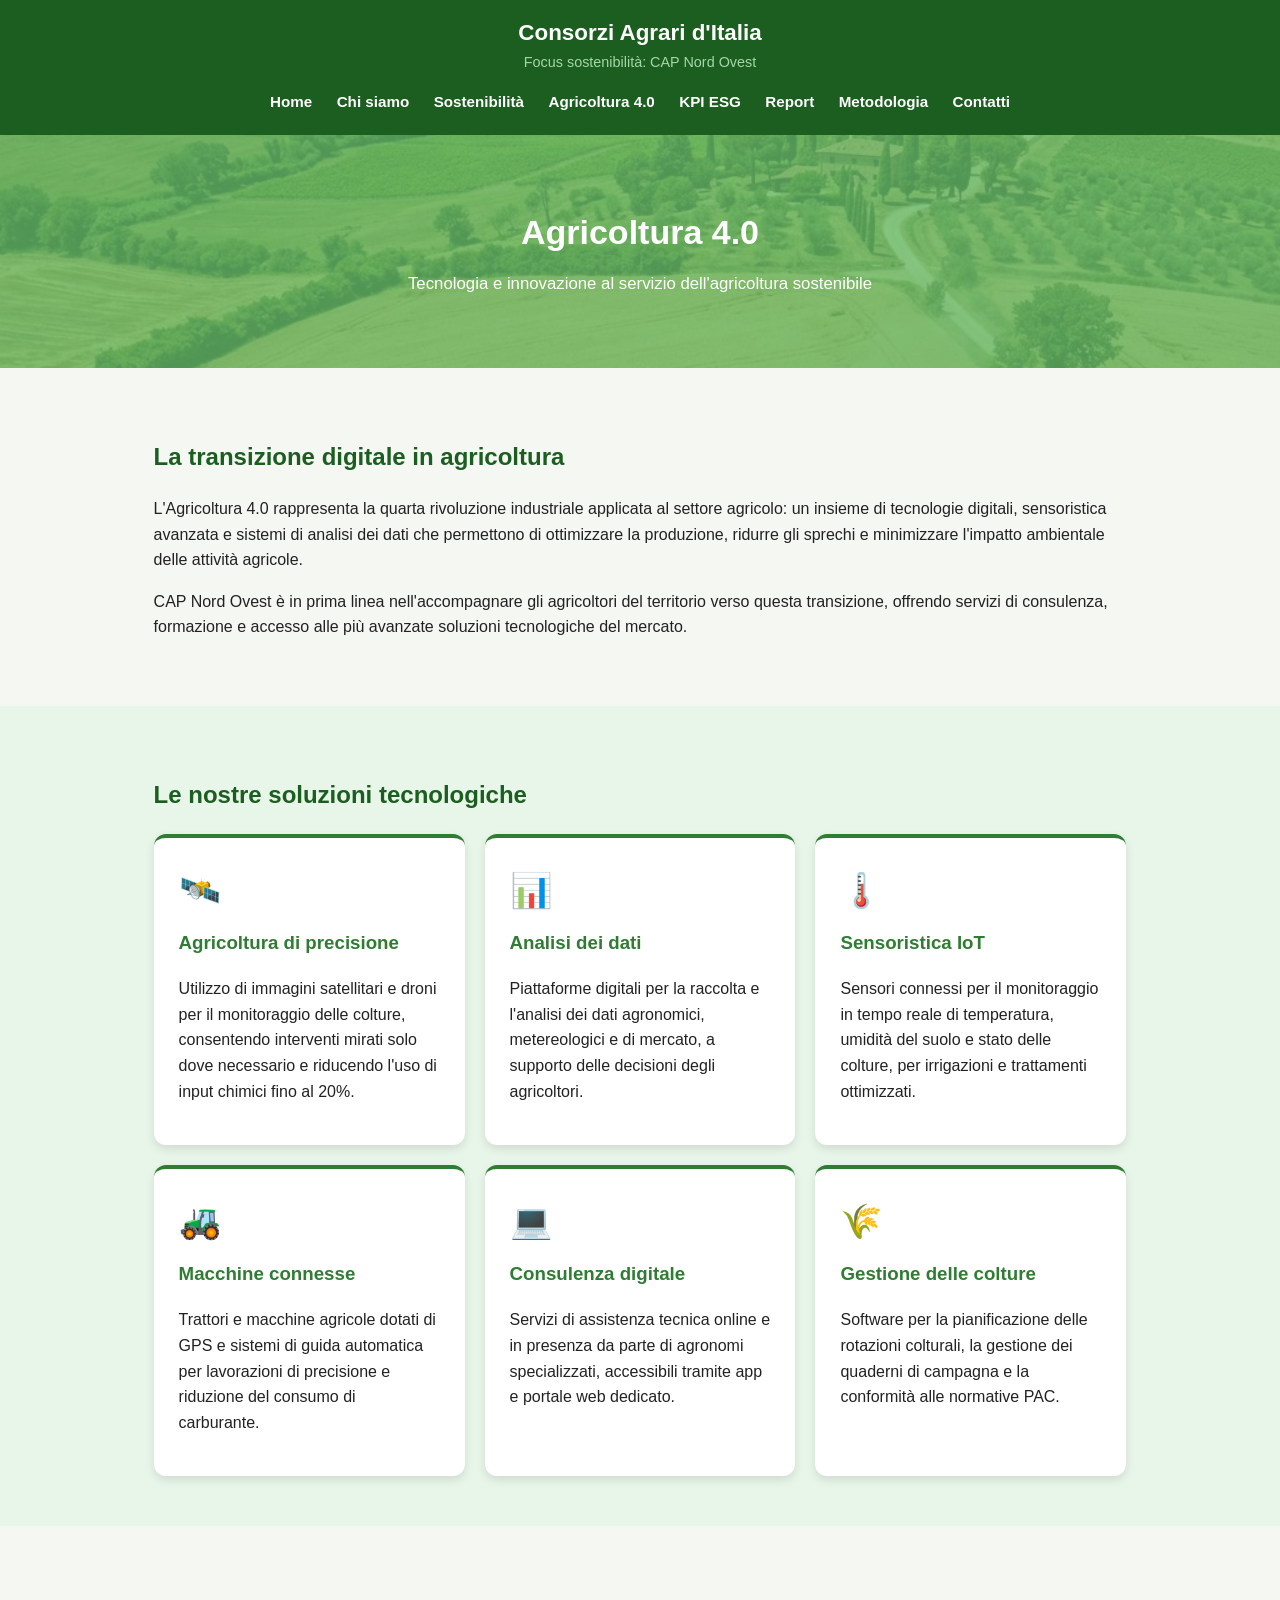
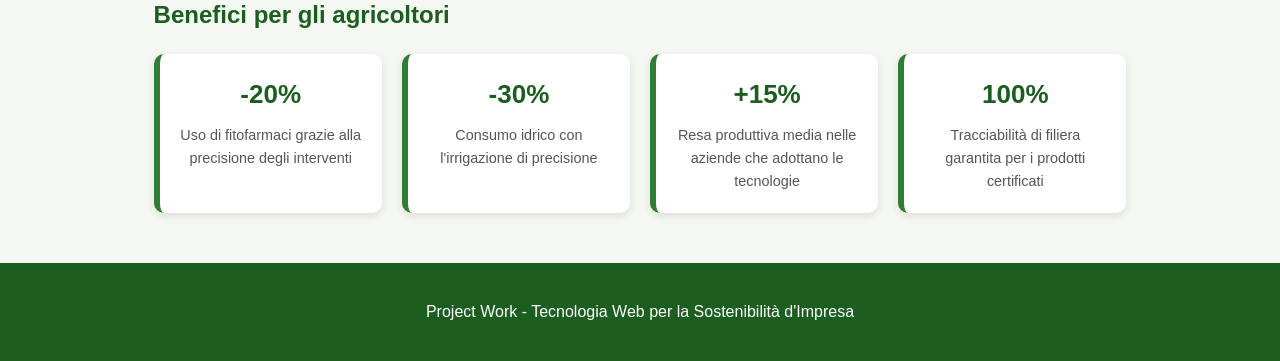
==== agricoltura.html @ 95c12a1f "Add files via upload" ====
<!DOCTYPE html>
<html lang="it">

<head>
    <meta charset="UTF-8">
    <meta name="viewport" content="width=device-width, initial-scale=1.0">
    <title>Agricoltura 4.0 - CAP Nord Ovest</title>
    <link rel="stylesheet" href="css/style.css">
</head>

<body>

    <header class="header">
        <div class="header-inner">
        <div class="logo">
            <h1>Consorzi Agrari d'Italia</h1>
            <p>Focus sostenibilità: CAP Nord Ovest</p>
        </div>
        <button class="menu-toggle" aria-label="Apri menu" aria-expanded="false">
            <span></span><span></span><span></span>
        </button>
        </div>
        <nav class="menu">
            <a href="index.html">Home</a>
            <a href="azienda.html">Chi siamo</a>
            <a href="sostenibilita.html">Sostenibilità</a>
            <a href="agricoltura.html">Agricoltura 4.0</a>
            <a href="kpi.html">KPI ESG</a>
            <a href="report.html">Report</a>
            <a href="metodologia.html">Metodologia</a>
            <a href="contatti.html">Contatti</a>
        </nav>
    </header>

    <!-- HERO con immagine agricoltura -->
    <section class="hero-img">
        <img src="img/agricoltura.jpg" alt="">
        <h2>Agricoltura 4.0</h2>
        <p>Tecnologia e innovazione al servizio dell'agricoltura sostenibile</p>
    </section>

    <section class="section">
        <h2>La transizione digitale in agricoltura</h2>
        <p>
            L'Agricoltura 4.0 rappresenta la quarta rivoluzione industriale applicata al settore agricolo:
            un insieme di tecnologie digitali, sensoristica avanzata e sistemi di analisi dei dati
            che permettono di ottimizzare la produzione, ridurre gli sprechi e minimizzare l'impatto
            ambientale delle attività agricole.
        </p>
        <p>
            CAP Nord Ovest è in prima linea nell'accompagnare gli agricoltori del territorio
            verso questa transizione, offrendo servizi di consulenza, formazione e accesso
            alle più avanzate soluzioni tecnologiche del mercato.
        </p>
    </section>

    <section class="section green">
        <h2>Le nostre soluzioni tecnologiche</h2>
        <div class="tech-grid">
            <div class="tech-item">
                <div class="tech-icon">🛰️</div>
                <h3>Agricoltura di precisione</h3>
                <p>
                    Utilizzo di immagini satellitari e droni per il monitoraggio delle colture,
                    consentendo interventi mirati solo dove necessario e riducendo l'uso
                    di input chimici fino al 20%.
                </p>
            </div>
            <div class="tech-item">
                <div class="tech-icon">📊</div>
                <h3>Analisi dei dati</h3>
                <p>
                    Piattaforme digitali per la raccolta e l'analisi dei dati agronomici,
                    metereologici e di mercato, a supporto delle decisioni degli agricoltori.
                </p>
            </div>
            <div class="tech-item">
                <div class="tech-icon">🌡️</div>
                <h3>Sensoristica IoT</h3>
                <p>
                    Sensori connessi per il monitoraggio in tempo reale di temperatura,
                    umidità del suolo e stato delle colture, per irrigazioni e trattamenti
                    ottimizzati.
                </p>
            </div>
            <div class="tech-item">
                <div class="tech-icon">🚜</div>
                <h3>Macchine connesse</h3>
                <p>
                    Trattori e macchine agricole dotati di GPS e sistemi di guida automatica
                    per lavorazioni di precisione e riduzione del consumo di carburante.
                </p>
            </div>
            <div class="tech-item">
                <div class="tech-icon">💻</div>
                <h3>Consulenza digitale</h3>
                <p>
                    Servizi di assistenza tecnica online e in presenza da parte di agronomi
                    specializzati, accessibili tramite app e portale web dedicato.
                </p>
            </div>
            <div class="tech-item">
                <div class="tech-icon">🌾</div>
                <h3>Gestione delle colture</h3>
                <p>
                    Software per la pianificazione delle rotazioni colturali, la gestione
                    dei quaderni di campagna e la conformità alle normative PAC.
                </p>
            </div>
        </div>
    </section>

    <section class="section">
        <h2>Benefici per gli agricoltori</h2>
        <div class="kpi-container">
            <div class="kpi-box">
                <h3>-20%</h3>
                <p>Uso di fitofarmaci grazie alla precisione degli interventi</p>
            </div>
            <div class="kpi-box">
                <h3>-30%</h3>
                <p>Consumo idrico con l'irrigazione di precisione</p>
            </div>
            <div class="kpi-box">
                <h3>+15%</h3>
                <p>Resa produttiva media nelle aziende che adottano le tecnologie</p>
            </div>
            <div class="kpi-box">
                <h3>100%</h3>
                <p>Tracciabilità di filiera garantita per i prodotti certificati</p>
            </div>
        </div>
    </section>

    <footer class="footer">
        <p>Project Work - Tecnologia Web per la Sostenibilità d'Impresa</p>
    </footer>

<script src="js/main.js"></script>
</body>
</html>
---- css/style.css ----
/* =========================================================
   style.css – Foglio di stile unico per tutto il sito
   ========================================================= */

/* ----- Base ----- */
body {
    margin: 0;
    font-family: Arial, Helvetica, sans-serif;
    background-color: #f4f7f2;
    color: #222;
    line-height: 1.6;
    overflow-x: hidden;
}

/* ----- Header ----- */
.header {
    background-color: #1b5e20;
    color: white;
    text-align: center;
    padding: 20px 25px;
}

.logo {
    text-align: center;
}
.logo h1 {
    margin: 0;
    font-size: 1.4em;
    line-height: 1.2;
}
.logo p {
    margin: 4px 0 0;
    font-size: 0.9em;
    color: #a5d6a7;
}

.header-inner {
    display: flex;
    align-items: center;
    justify-content: center;
    position: relative;
}

/* ----- Menu ----- */
.menu {
    margin-top: 15px;
}
.menu a {
    color: white;
    text-decoration: none;
    margin: 0 10px;
    font-weight: bold;
    font-size: 0.95em;
}
.menu a:hover {
    text-decoration: underline;
}

/* ----- Hero generico (report.html) ----- */
.hero {
    background-color: #66bb6a;
    color: white;
    text-align: center;
    padding: 70px 20px;
}
.hero h2 {
    font-size: 34px;
    margin: 0 0 12px;
}
.hero p {
    margin: 0;
    font-size: 1.05em;
    color: rgba(255,255,255,0.9);
}

/* ----- Hero con immagine di sfondo (tutte le pagine interne) ----- */
.hero-img {
    position: relative;
    background-color: #66bb6a;
    color: white;
    text-align: center;
    padding: 70px 20px;
    overflow: hidden;
}
.hero-img img {
    position: absolute;
    inset: 0;
    width: 100%;
    height: 100%;
    object-fit: cover;
    opacity: 0.2;
}
.hero-img h2,
.hero-img p {
    position: relative;
}
.hero-img h2 {
    font-size: 34px;
    margin: 0 0 12px;
}
.hero-img p {
    margin: 0;
    font-size: 1.05em;
}

/* ----- Hero home (index.html) ----- */
.hero-home {
    background-color: #66bb6a;
    color: white;
    padding: 70px 12% 55px;
    text-align: center;
}
.hero-home .tag {
    font-size: 0.78em;
    letter-spacing: 0.12em;
    text-transform: uppercase;
    color: rgba(255,255,255,0.75);
    margin-bottom: 16px;
}
.hero-home h1 {
    font-size: 2.4em;
    font-weight: bold;
    line-height: 1.2;
    margin: 0 auto 20px;
    max-width: 740px;
}
.hero-home p {
    font-size: 1.05em;
    color: rgba(255,255,255,0.9);
    max-width: 620px;
    line-height: 1.7;
    margin: 0 auto;
}

/* ----- Immagine filiera (index.html) ----- */
.filiera-img-wrap {
    position: relative;
    overflow: hidden;
    height: 260px;
}
.filiera-img-wrap img {
    width: 100%;
    height: 100%;
    object-fit: cover;
    display: block;
}
.filiera-img-wrap .overlay {
    position: absolute;
    inset: 0;
    background: rgba(27,94,32,0.45);
}

/* ----- Layout intro home ----- */
.intro-split {
    display: grid;
    grid-template-columns: 1fr 1fr;
    gap: 0;
}
.intro-text {
    padding: 50px 8% 50px 12%;
    background: white;
}
.intro-text h2 {
    color: #1b5e20;
    margin-top: 0;
}
.intro-text p {
    color: #444;
    line-height: 1.75;
}
.intro-numbers {
    background-color: #e8f5e9;
    padding: 50px 8%;
    display: grid;
    grid-template-columns: 1fr 1fr;
    gap: 24px;
    align-content: center;
}
.num-block strong {
    display: block;
    font-size: 1.9em;
    color: #1b5e20;
    font-weight: bold;
    line-height: 1;
}
.num-block span {
    font-size: 0.83em;
    color: #555;
    margin-top: 4px;
    display: block;
}

/* ----- Divider verde ----- */
.divider-green {
    height: 4px;
    background: linear-gradient(to right, #1b5e20, #66bb6a, #e8f5e9);
}

/* ----- Temi ESG (index.html) ----- */
.temi-grid {
    display: grid;
    grid-template-columns: repeat(3, 1fr);
    gap: 0;
}
.tema-block {
    padding: 40px 36px;
    border-right: 1px solid #dde8dd;
    background: white;
}
.tema-block:last-child {
    border-right: none;
}
.tema-block .tema-icon {
    font-size: 2em;
    margin-bottom: 10px;
}
.tema-block h3 {
    color: #1b5e20;
    margin: 0 0 8px 0;
    font-size: 1em;
}
.tema-block p {
    font-size: 0.88em;
    color: #555;
    line-height: 1.65;
    margin: 0;
}
.temi-section {
    border-top: 1px solid #dde8dd;
    border-bottom: 1px solid #dde8dd;
}
.temi-header {
    padding: 36px 12% 18px;
    background: white;
}
.temi-header h2 {
    color: #1b5e20;
    margin: 0;
}

/* ----- Immagine sostenibilità (index.html) ----- */
.sost-img-wrap {
    height: 220px;
    overflow: hidden;
}
.sost-img-wrap img {
    width: 100%;
    height: 100%;
    object-fit: cover;
    display: block;
    filter: brightness(0.85);
}

/* ----- Sezione contesto (index.html) ----- */
.context-section {
    background-color: #f4f7f2;
    padding: 50px 12%;
}
.context-section h2 {
    color: #1b5e20;
    margin-top: 0;
}
.context-section p {
    color: #444;
    line-height: 1.75;
    max-width: 760px;
}
.context-cols {
    display: grid;
    grid-template-columns: 1fr 1fr;
    gap: 36px;
    margin-top: 28px;
}
.context-item {
    border-left: 3px solid #2e7d32;
    padding-left: 16px;
}
.context-item h4 {
    color: #1b5e20;
    margin: 0 0 5px 0;
    font-size: 0.92em;
    text-transform: uppercase;
    letter-spacing: 0.06em;
}
.context-item p {
    font-size: 0.88em;
    margin: 0;
}

/* ----- Strip certificazioni (index.html) ----- */
.cert-strip {
    background-color: #2e7d32;
    color: white;
    padding: 36px 12%;
    display: flex;
    align-items: center;
    gap: 50px;
    flex-wrap: wrap;
}
.cert-strip .cert-label {
    font-size: 0.78em;
    letter-spacing: 0.1em;
    text-transform: uppercase;
    color: #a5d6a7;
    min-width: 150px;
}
.cert-list {
    display: flex;
    gap: 14px;
    flex-wrap: wrap;
}
.cert-pill {
    background: rgba(255,255,255,0.12);
    border: 1px solid rgba(255,255,255,0.25);
    border-radius: 6px;
    padding: 9px 16px;
    font-size: 0.85em;
    font-weight: bold;
}

/* ----- Tecnologie (agricoltura.html) ----- */
.tech-grid {
    display: grid;
    grid-template-columns: repeat(auto-fit, minmax(240px, 1fr));
    gap: 20px;
    margin-top: 20px;
}
.tech-item {
    background: white;
    border-radius: 12px;
    padding: 25px;
    box-shadow: 0 4px 10px rgba(0,0,0,0.1);
    border-top: 4px solid #2e7d32;
}
.tech-item h3 {
    color: #2e7d32;
    margin-top: 0;
}
.tech-icon {
    font-size: 34px;
    margin-bottom: 10px;
}

/* ----- KPI ESG ----- */
.esg-block {
    margin-bottom: 50px;
}
.esg-heading {
    display: flex;
    align-items: center;
    gap: 14px;
    margin-bottom: 18px;
}
.esg-badge {
    background-color: #2e7d32;
    color: white;
    font-size: 18px;
    font-weight: bold;
    width: 40px;
    height: 40px;
    border-radius: 50%;
    display: flex;
    align-items: center;
    justify-content: center;
    flex-shrink: 0;
}
.esg-heading h2 {
    color: #1b5e20;
    margin: 0;
}

/* ----- Tabella KPI ----- */
.kpi-table {
    width: 100%;
    border-collapse: collapse;
    background: white;
    border-radius: 10px;
    overflow: hidden;
    box-shadow: 0 4px 10px rgba(0,0,0,0.08);
    margin-bottom: 16px;
}
.kpi-table th {
    background-color: #2e7d32;
    color: white;
    padding: 13px 18px;
    text-align: left;
    font-size: 0.92em;
}
.kpi-table td {
    padding: 11px 18px;
    border-bottom: 1px solid #e8f5e9;
    font-size: 0.92em;
}
.kpi-table tr:last-child td {
    border-bottom: none;
}
.kpi-table tr:hover td {
    background-color: #f4faf4;
}
.val {
    font-weight: bold;
    color: #1b5e20;
}
.note {
    font-size: 0.88em;
    color: #666;
    font-style: italic;
}
.source-note {
    font-size: 0.88em;
    color: #666;
    font-style: italic;
    margin-top: 10px;
    padding: 10px 14px;
    background: #f9fbe7;
    border-left: 4px solid #aed581;
    border-radius: 4px;
}
.highlight-row td {
    background-color: #f1f8e9;
}

/* ----- Sezione stime (kpi.html) ----- */
.stime-section {
    background: #1b5e20;
    color: white;
    padding: 50px 12%;
}
.stime-section h2 {
    color: #a5d6a7;
    margin-top: 0;
    margin-bottom: 8px;
}
.stime-section .subtitle {
    color: rgba(255,255,255,0.75);
    font-size: 0.95em;
    margin-bottom: 28px;
}
.stime-section .estimate-box {
    background: rgba(255,255,255,0.1);
    border-top: 4px solid #66bb6a;
    border-radius: 10px;
    padding: 20px;
    text-align: center;
}
.stime-section .est-label {
    font-size: 0.78em;
    text-transform: uppercase;
    letter-spacing: 0.08em;
    color: #a5d6a7;
    margin-bottom: 6px;
}
.stime-section .est-value {
    font-size: 1.65em;
    font-weight: bold;
    color: white;
    line-height: 1.1;
    margin-bottom: 6px;
}
.stime-section .est-note {
    font-size: 0.83em;
    color: rgba(255,255,255,0.7);
}
.stime-section .estimate-disclaimer {
    background: rgba(255,255,255,0.08);
    border-left: 4px solid #ffd54f;
    color: rgba(255,255,255,0.7);
    font-style: italic;
    font-size: 0.85em;
    padding: 10px 14px;
    border-radius: 4px;
    margin-top: 24px;
}

/* ----- Trend badge (kpi.html) ----- */
.trend-up     { color: #66bb6a; font-size: 0.9em; font-weight: bold; }
.trend-down   { color: #ef9a9a; font-size: 0.9em; font-weight: bold; }
.trend-stable { color: #fff59d; font-size: 0.9em; font-weight: bold; }

/* ----- Grafici ESG – griglia ----- */
.charts-grid {
    display: grid;
    grid-template-columns: repeat(auto-fit, minmax(280px, 1fr));
    gap: 22px;
    margin-top: 24px;
}
.chart-card {
    background: white;
    border-radius: 12px;
    padding: 22px 20px 18px;
    box-shadow: 0 4px 10px rgba(0,0,0,0.08);
}
.chart-card h3 {
    color: #1b5e20;
    margin: 0 0 14px 0;
    font-size: 0.97em;
    border-bottom: 2px solid #e8f5e9;
    padding-bottom: 8px;
}

/* Donut (conic-gradient) */
.donut-wrap { display: flex; align-items: center; gap: 18px; }
.donut {
    width: 110px;
    height: 110px;
    border-radius: 50%;
    flex-shrink: 0;
    display: flex;
    align-items: center;
    justify-content: center;
}
.donut-hole {
    width: 66px;
    height: 66px;
    border-radius: 50%;
    background: white;
    display: flex;
    flex-direction: column;
    align-items: center;
    justify-content: center;
    font-weight: bold;
    color: #1b5e20;
}
.donut-hole span { font-size: 1.3em; line-height: 1.1; }
.donut-hole small { font-size: 0.65em; color: #888; }

/* Legenda grafici */
.chart-legend { display: flex; flex-direction: column; gap: 8px; font-size: 0.87em; }
.leg-row { display: flex; align-items: center; gap: 8px; color: #444; }
.leg-dot { width: 12px; height: 12px; border-radius: 50%; flex-shrink: 0; }

/* Barre orizzontali */
.bar-chart { display: flex; flex-direction: column; gap: 10px; }
.bar-row { display: flex; align-items: center; gap: 8px; font-size: 0.85em; }
.bar-name { min-width: 96px; color: #555; text-align: right; flex-shrink: 0; line-height: 1.2; }
.bar-track {
    flex: 1;
    background: #e8f5e9;
    border-radius: 4px;
    height: 24px;
    overflow: hidden;
}
.bar-fill {
    height: 100%;
    background: #2e7d32;
    border-radius: 4px;
    display: flex;
    align-items: center;
    justify-content: flex-end;
    padding-right: 6px;
    color: white;
    font-size: 0.8em;
    font-weight: bold;
    min-width: 28px;
    box-sizing: border-box;
}
.bar-fill.accent { background: #66bb6a; }
.bar-fill.dark   { background: #1b5e20; }
.bar-fill.warn   { background: #e57373; }
.bar-fill.alt    { background: #388e3c; }
.bar-fill.alt2   { background: #43a047; }

/* Barre comparative (confronto anni) */
.compare-row { margin-bottom: 14px; }
.compare-label { font-size: 0.85em; color: #555; margin-bottom: 4px; }
.compare-bars { display: flex; flex-direction: column; gap: 3px; }
.compare-bar-row { display: flex; align-items: center; gap: 6px; font-size: 0.8em; }
.compare-year { width: 30px; color: #888; flex-shrink: 0; font-size: 0.9em; }

/* ----- Report (report.html) ----- */
.report-meta {
    display: flex;
    flex-wrap: wrap;
    gap: 10px;
    margin-top: 10px;
    margin-bottom: 18px;
}
.report-badge {
    background: #e8f5e9;
    color: #2e7d32;
    font-size: 0.82em;
    font-weight: bold;
    padding: 5px 12px;
    border-radius: 20px;
    border: 1px solid #a5d6a7;
}
.report-actions {
    display: flex;
    gap: 14px;
    flex-wrap: wrap;
    margin-top: 20px;
}
.btn-outline {
    display: inline-block;
    background: white;
    color: #2e7d32;
    border: 2px solid #2e7d32;
    padding: 12px 22px;
    border-radius: 8px;
    text-decoration: none;
    font-weight: bold;
}
.btn-outline:hover {
    background: #e8f5e9;
}
.coming-soon-card {
    background: #f9f9f9;
    border: 2px dashed #ccc;
    border-radius: 12px;
    padding: 24px 30px;
    color: #aaa;
    font-style: italic;
    text-align: center;
}
.archive-note {
    font-size: 0.9em;
    color: #666;
    margin-top: 28px;
    padding: 12px 16px;
    background: #f4f7f2;
    border-radius: 8px;
}

/* ----- Metodologia (metodologia.html) ----- */
.steps { margin-top: 20px; }
.step {
    display: flex;
    gap: 20px;
    align-items: flex-start;
    margin-bottom: 24px;
    background: white;
    border-radius: 12px;
    padding: 24px;
    box-shadow: 0 4px 10px rgba(0,0,0,0.08);
}
.step-number {
    background-color: #2e7d32;
    color: white;
    font-size: 20px;
    font-weight: bold;
    width: 44px;
    height: 44px;
    border-radius: 50%;
    display: flex;
    align-items: center;
    justify-content: center;
    flex-shrink: 0;
}
.step-content h3 { color: #1b5e20; margin: 0 0 8px 0; font-size: 1em; }
.step-content p  { margin: 0; font-size: 0.93em; color: #444; line-height: 1.65; }

.source-box {
    background: white;
    border-left: 6px solid #2e7d32;
    border-radius: 10px;
    padding: 20px 24px;
    margin-bottom: 16px;
    box-shadow: 0 3px 8px rgba(0,0,0,0.08);
}
.source-box h3 { color: #2e7d32; margin: 0 0 6px 0; font-size: 1em; }
.source-box p  { margin: 0; font-size: 0.93em; color: #444; line-height: 1.6; }

.gri-table {
    width: 100%;
    border-collapse: collapse;
    background: white;
    border-radius: 10px;
    overflow: hidden;
    box-shadow: 0 4px 10px rgba(0,0,0,0.08);
    font-size: 0.92em;
    margin-top: 20px;
}
.gri-table th {
    background-color: #2e7d32;
    color: white;
    padding: 12px 16px;
    text-align: left;
}
.gri-table td {
    padding: 10px 16px;
    border-bottom: 1px solid #e8f5e9;
    vertical-align: top;
}
.gri-table tr:last-child td { border-bottom: none; }
.gri-table tr:hover td { background-color: #f4faf4; }
.gri-code { font-weight: bold; color: #1b5e20; white-space: nowrap; }

.table-scroll-metod { overflow-x: auto; }

.limit-box {
    background: #fff8e1;
    border-left: 5px solid #f9a825;
    padding: 16px 20px;
    border-radius: 8px;
    margin-bottom: 16px;
    font-size: 0.93em;
    color: #555;
}
.limit-box strong { color: #e65100; }

/* ----- Contatti (contatti.html) ----- */
.contact-grid {
    display: grid;
    grid-template-columns: repeat(auto-fit, minmax(260px, 1fr));
    gap: 20px;
    margin-top: 20px;
}
.contact-card {
    background: white;
    border-radius: 12px;
    padding: 26px;
    box-shadow: 0 4px 10px rgba(0,0,0,0.1);
    border-top: 4px solid #2e7d32;
}
.contact-card h3 { color: #1b5e20; margin: 0 0 12px 0; font-size: 1em; }
.contact-card p  { margin: 5px 0; font-size: 0.93em; color: #444; }
.contact-card a  { color: #2e7d32; font-weight: bold; text-decoration: none; }
.contact-card a:hover { text-decoration: underline; }
.contact-icon { font-size: 26px; margin-bottom: 10px; }

.project-card {
    background: white;
    border-radius: 12px;
    padding: 28px;
    box-shadow: 0 4px 10px rgba(0,0,0,0.08);
}
.project-card h3 { color: #1b5e20; margin: 0 0 14px 0; }
.project-card p  { font-size: 0.94em; color: #444; line-height: 1.7; margin: 0 0 10px 0; }

.course-table {
    width: 100%;
    border-collapse: collapse;
    font-size: 0.92em;
    margin-top: 16px;
}
.course-table td {
    padding: 9px 14px;
    border-bottom: 1px solid #e8f5e9;
    vertical-align: top;
}
.course-table td:first-child {
    font-weight: bold;
    color: #2e7d32;
    width: 40%;
    background: #f4faf4;
}
.course-table tr:last-child td { border-bottom: none; }

.link-list {
    list-style: none;
    padding: 0;
    margin: 16px 0 0;
}
.link-list li {
    padding: 10px 0;
    border-bottom: 1px solid #e8f5e9;
    font-size: 0.93em;
}
.link-list li:last-child { border-bottom: none; }
.link-list li::before {
    content: "→ ";
    color: #2e7d32;
    font-weight: bold;
}

.disclaimer {
    background-color: #fff8e1;
    border-left: 5px solid #f9a825;
    padding: 16px 20px;
    border-radius: 8px;
    margin-top: 28px;
    font-size: 0.92em;
    color: #555;
    line-height: 1.6;
}

/* ----- Sezioni generiche ----- */
.section {
    padding: 50px 12%;
}
.section h2 {
    color: #1b5e20;
}
.green {
    background-color: #e8f5e9;
}

/* ----- Card ----- */
.cards {
    display: flex;
    gap: 20px;
    flex-wrap: wrap;
}
.card {
    background-color: white;
    border-radius: 12px;
    padding: 25px;
    flex: 1;
    min-width: 220px;
    box-shadow: 0 4px 10px rgba(0,0,0,0.1);
}
.card h3 { color: #2e7d32; }

/* ----- KPI boxes ----- */
.kpi-container {
    display: grid;
    grid-template-columns: repeat(auto-fit, minmax(160px, 1fr));
    gap: 20px;
}
.kpi-box {
    background-color: white;
    border-left: 6px solid #2e7d32;
    padding: 20px;
    border-radius: 10px;
    text-align: center;
    box-shadow: 0 3px 8px rgba(0,0,0,0.1);
}
.kpi-box h3 {
    color: #1b5e20;
    font-size: 26px;
    margin: 0 0 8px;
}
.kpi-box p { margin: 0; font-size: 0.9em; color: #555; }

/* ----- Pulsanti ----- */
.btn {
    display: inline-block;
    background-color: #2e7d32;
    color: white;
    padding: 14px 24px;
    border-radius: 8px;
    text-decoration: none;
    font-weight: bold;
    margin-top: 20px;
}
.btn:hover { background-color: #1b5e20; }

/* ----- Report card ----- */
.report-card {
    background-color: white;
    padding: 30px;
    border-radius: 12px;
    border-left: 6px solid #2e7d32;
    box-shadow: 0 4px 10px rgba(0,0,0,0.1);
}

/* ----- Report selector ----- */
.report-selector {
    display: flex;
    align-items: center;
    gap: 14px;
    margin-bottom: 28px;
    flex-wrap: wrap;
}
.report-selector label {
    font-weight: bold;
    color: #1b5e20;
    font-size: 1em;
}
.report-selector select {
    padding: 10px 16px;
    border-radius: 8px;
    border: 2px solid #2e7d32;
    background: white;
    color: #222;
    font-size: 1em;
    cursor: pointer;
    outline: none;
    min-width: 260px;
}
.report-selector select:focus { border-color: #1b5e20; }
.report-panel { display: none; }
.report-panel.active { display: block; }

/* ----- Stime / proiezioni ----- */
.estimate-grid {
    display: grid;
    grid-template-columns: repeat(auto-fit, minmax(200px, 1fr));
    gap: 18px;
    margin-top: 24px;
}
.estimate-box {
    background: white;
    border-radius: 10px;
    padding: 20px;
    box-shadow: 0 3px 8px rgba(0,0,0,0.08);
    border-top: 4px solid #66bb6a;
    text-align: center;
}
.estimate-box .est-label {
    font-size: 0.82em;
    text-transform: uppercase;
    letter-spacing: 0.07em;
    color: #777;
    margin-bottom: 6px;
}
.estimate-box .est-value {
    font-size: 1.7em;
    font-weight: bold;
    color: #1b5e20;
    line-height: 1.1;
    margin-bottom: 6px;
}
.estimate-box .est-note { font-size: 0.85em; color: #555; }
.estimate-disclaimer {
    font-size: 0.88em;
    color: #777;
    font-style: italic;
    margin-top: 18px;
    padding: 10px 14px;
    background: #fff9e6;
    border-left: 4px solid #ffd54f;
    border-radius: 4px;
}

/* ----- Tabelle scrollabili su mobile ----- */
.table-scroll {
    overflow-x: auto;
    -webkit-overflow-scrolling: touch;
    border-radius: 10px;
    margin-bottom: 16px;
}
.table-scroll .kpi-table {
    margin-bottom: 0;
    min-width: 520px;
}

/* ----- Immagine banner ----- */
.img-banner {
    width: 100%;
    height: 240px;
    object-fit: cover;
    display: block;
}

/* ----- Footer ----- */
.footer {
    background-color: #1b5e20;
    color: white;
    text-align: center;
    padding: 20px;
}

/* ----- Hamburger menu ----- */
.menu-toggle {
    display: none;
    flex-direction: column;
    justify-content: center;
    gap: 5px;
    background: none;
    border: none;
    cursor: pointer;
    padding: 6px;
    flex-shrink: 0;
    position: absolute;
    right: 0;
    top: 50%;
    transform: translateY(-50%);
}
.menu-toggle span {
    display: block;
    width: 24px;
    height: 2px;
    background: white;
    border-radius: 2px;
    transition: transform 0.25s, opacity 0.25s;
}
.menu-toggle.open span:nth-child(1) { transform: translateY(7px) rotate(45deg); }
.menu-toggle.open span:nth-child(2) { opacity: 0; }
.menu-toggle.open span:nth-child(3) { transform: translateY(-7px) rotate(-45deg); }

/* =========================================================
   RESPONSIVE
   ========================================================= */

/* 900px – griglia temi a 2 colonne */
@media (max-width: 900px) {
    .temi-grid { grid-template-columns: 1fr 1fr; }
}

/* 768px – mobile general */
@media screen and (max-width: 768px) {

    /* Menu hamburger */
    .menu-toggle { display: flex; }
    .menu {
        display: none;
        flex-direction: column;
        padding: 8px 0 4px;
        margin-top: 10px;
        border-top: 1px solid rgba(255,255,255,0.2);
    }
    .menu.open { display: flex; }
    .menu a {
        display: block;
        margin: 0;
        padding: 11px 4px;
        border-bottom: 1px solid rgba(255,255,255,0.1);
        font-size: 0.97em;
    }
    .menu a:last-child { border-bottom: none; }

    /* Sezioni */
    .section  { padding: 35px 6%; }
    .hero     { padding: 50px 8%; }
    .hero h2  { font-size: 26px; }

    /* Hero con immagine */
    .hero-img     { padding: 50px 8%; }
    .hero-img h2  { font-size: 26px; }

    /* Hero home */
    .hero-home    { padding: 50px 7% 40px; }
    .hero-home h1 { font-size: 1.7em; }

    /* Intro home */
    .intro-split    { grid-template-columns: 1fr; }
    .intro-text     { padding: 36px 6%; }
    .intro-numbers  { padding: 30px 6%; grid-template-columns: 1fr 1fr; }
    .filiera-img-wrap { height: 190px; }

    /* Temi */
    .temi-grid  { grid-template-columns: 1fr; }
    .tema-block { border-right: none; border-bottom: 1px solid #dde8dd; padding: 28px 6%; }
    .temi-header { padding: 28px 6% 14px; }

    /* Contesto */
    .context-cols    { grid-template-columns: 1fr; gap: 22px; }
    .context-section { padding: 36px 6%; }

    /* Certificazioni */
    .cert-strip { gap: 16px; padding: 28px 6%; }

    /* Immagini */
    .sost-img-wrap { height: 160px; }
    .img-banner    { height: 180px; }

    /* Cards */
    .cards { flex-direction: column; }

    /* KPI */
    .kpi-box h3 { font-size: 20px; }

    /* Report */
    .report-selector select { min-width: 100%; width: 100%; }

    /* Stime */
    .stime-section { padding: 36px 6%; }

    /* Grafici */
    .esg-heading h2   { font-size: 1.1em; }
    .charts-grid      { grid-template-columns: 1fr; }
    .bar-name         { min-width: 80px; font-size: 0.8em; }

    /* Metodologia */
    .step             { flex-direction: column; gap: 12px; }
    .table-scroll-metod { overflow-x: auto; }
    .gri-table        { min-width: 520px; }

    /* Contatti */
    .course-table td:first-child { width: auto; }
}
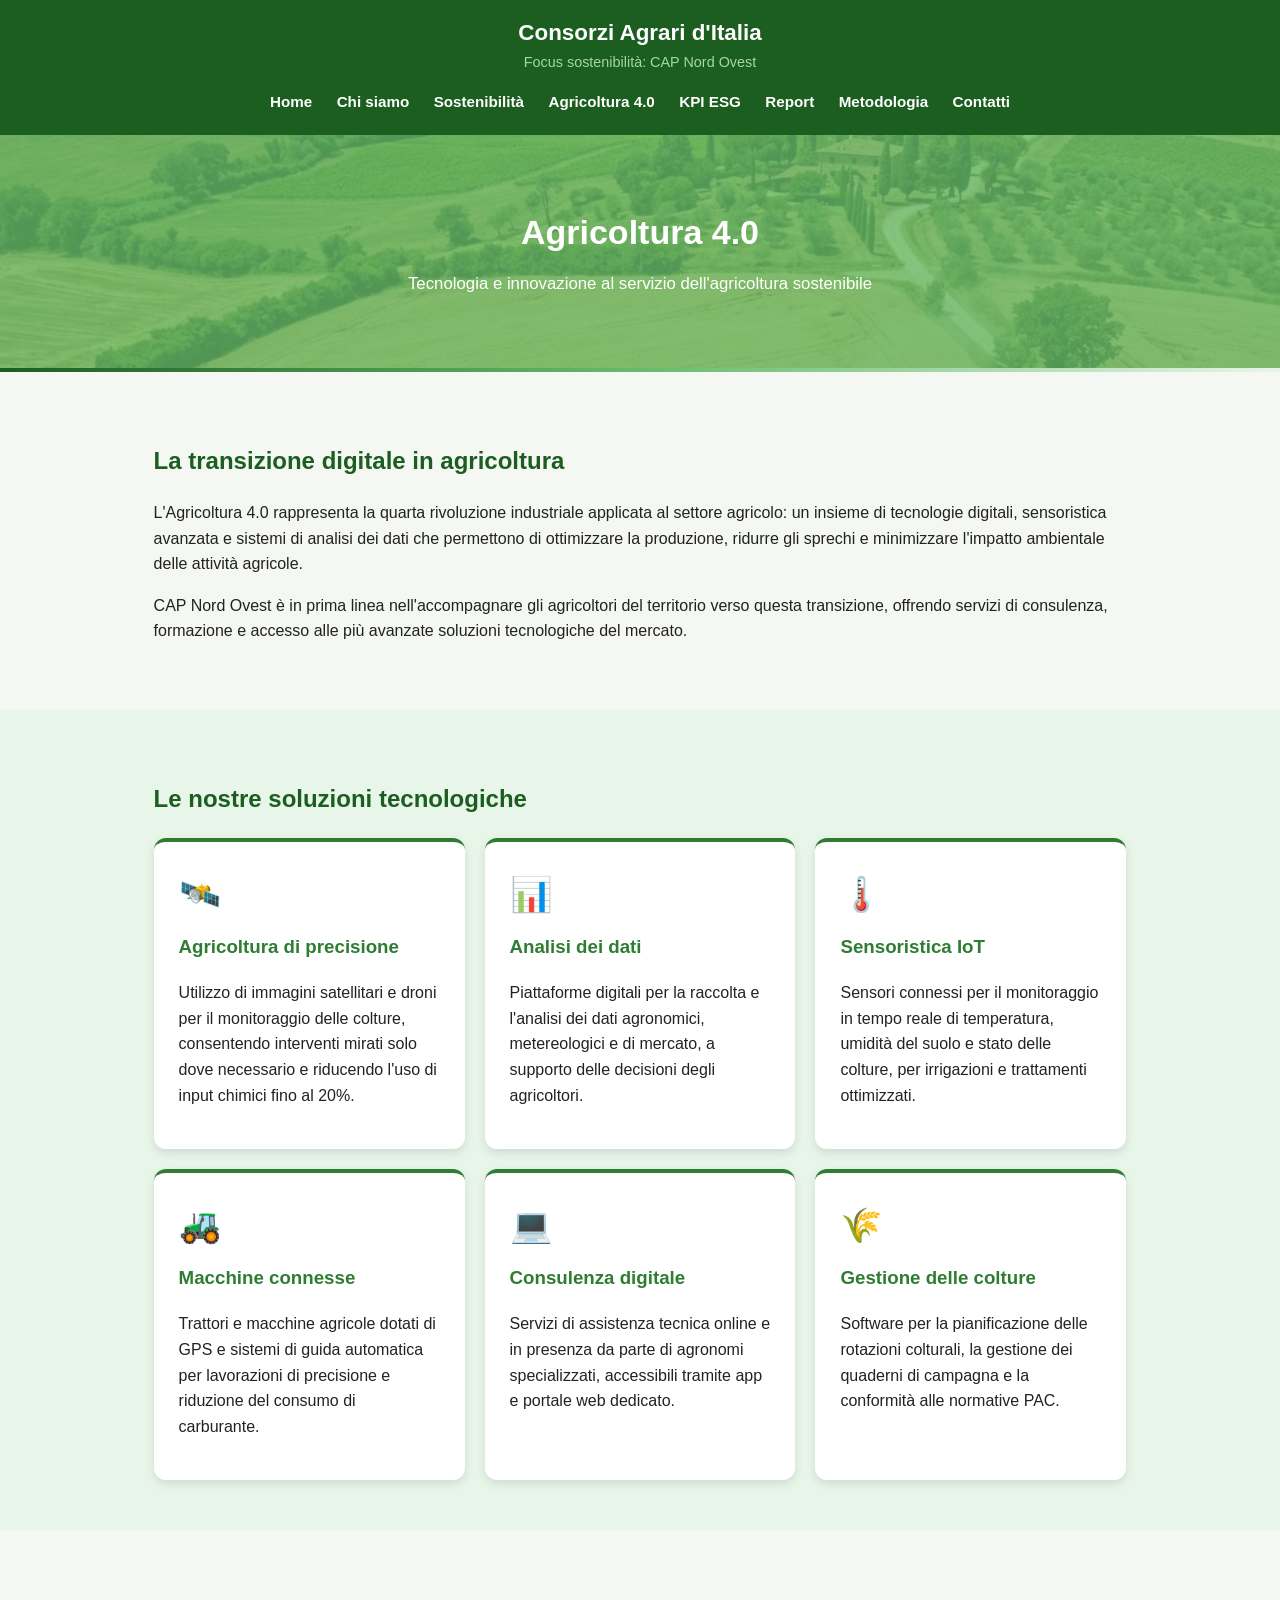
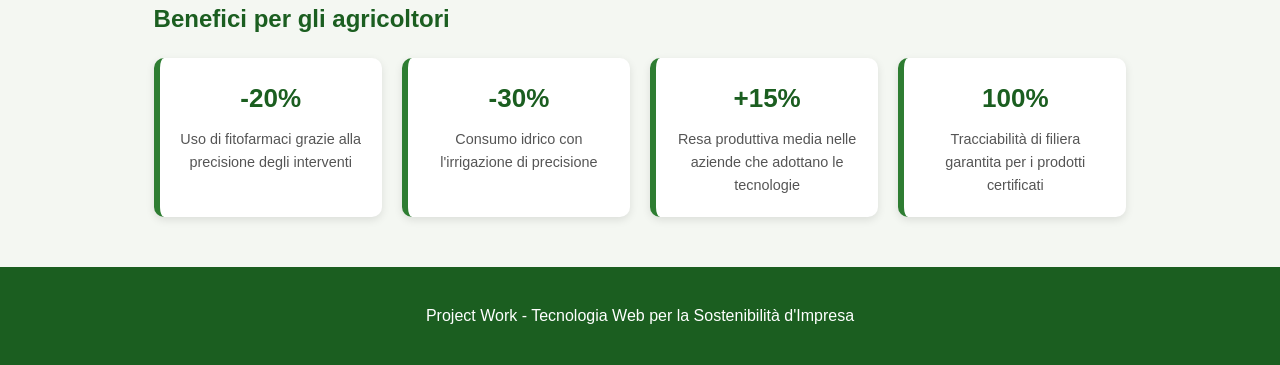
==== commit 6474af90: "Adding divider green" ====
--- a/agricoltura.html
+++ b/agricoltura.html
@@ -39,6 +39,7 @@
         <p>Tecnologia e innovazione al servizio dell'agricoltura sostenibile</p>
     </section>
 
+    <div class="divider-green"></div>
     <section class="section">
         <h2>La transizione digitale in agricoltura</h2>
         <p>
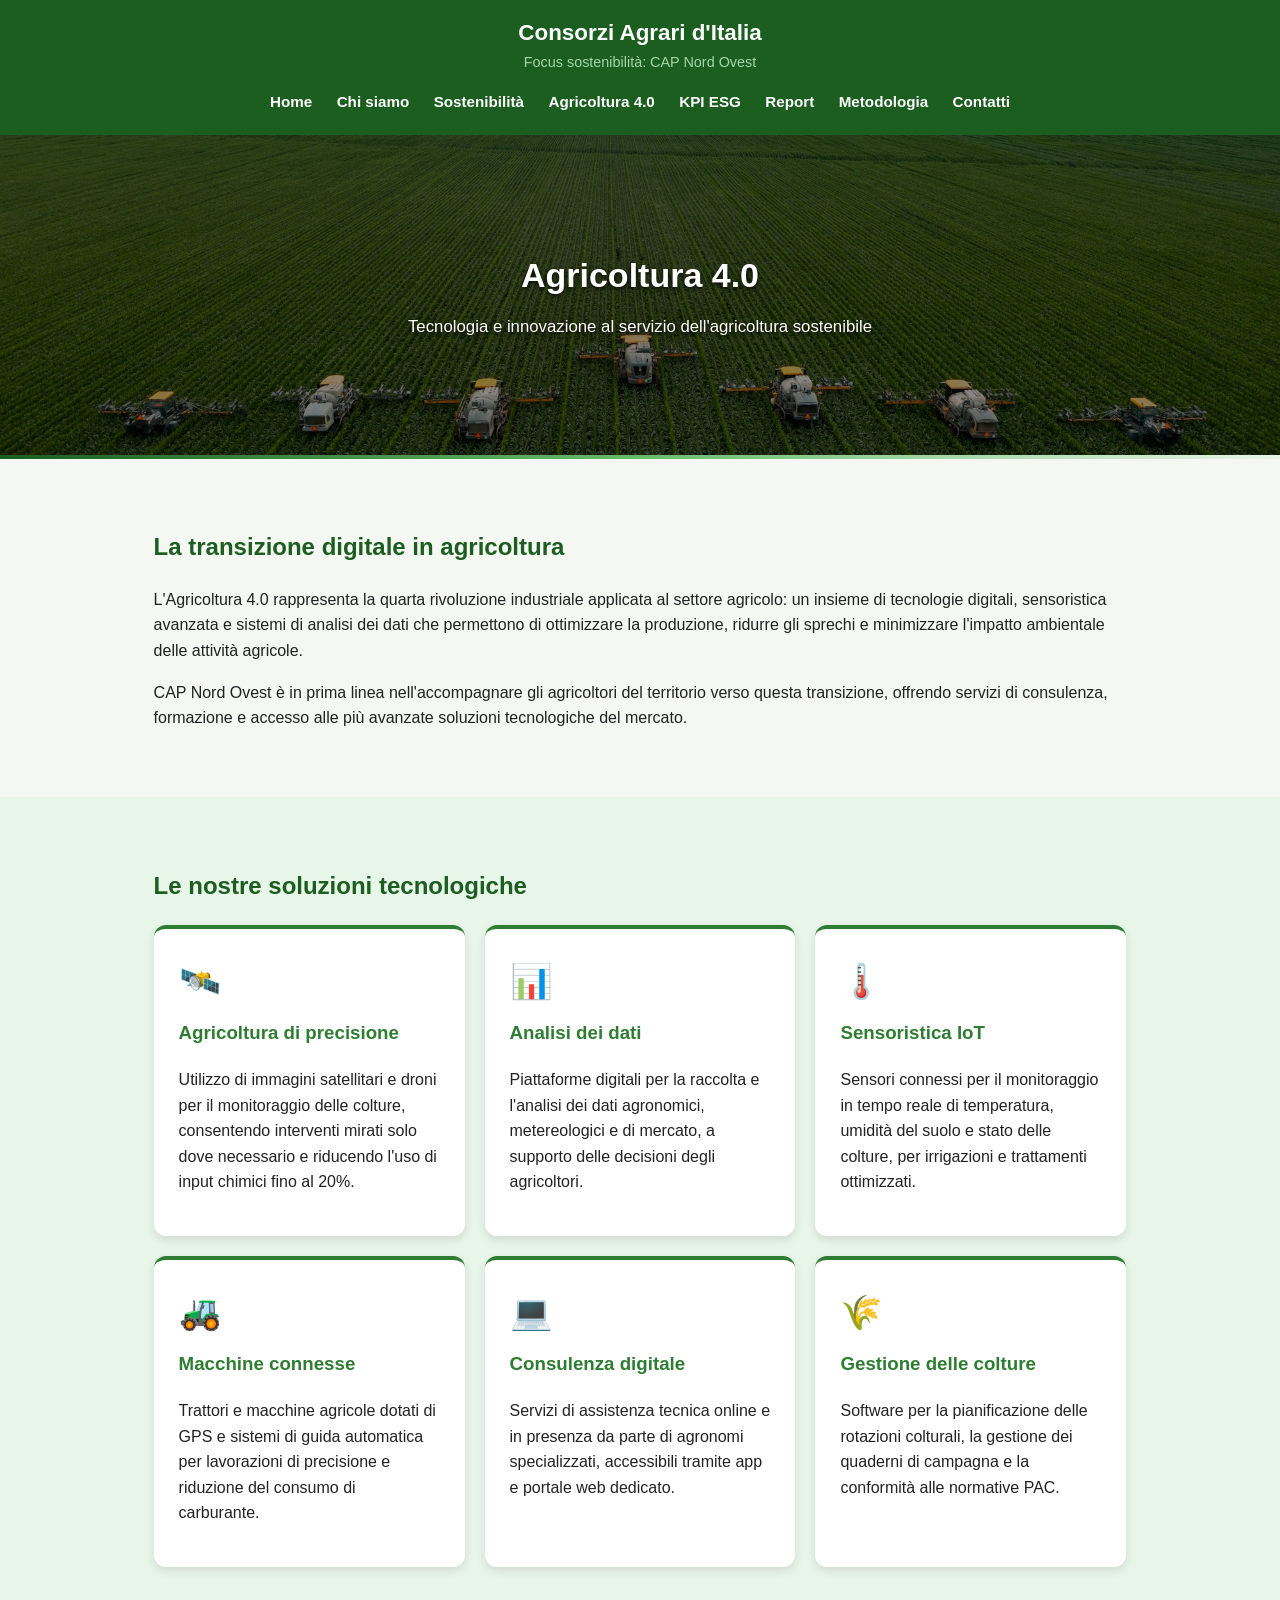
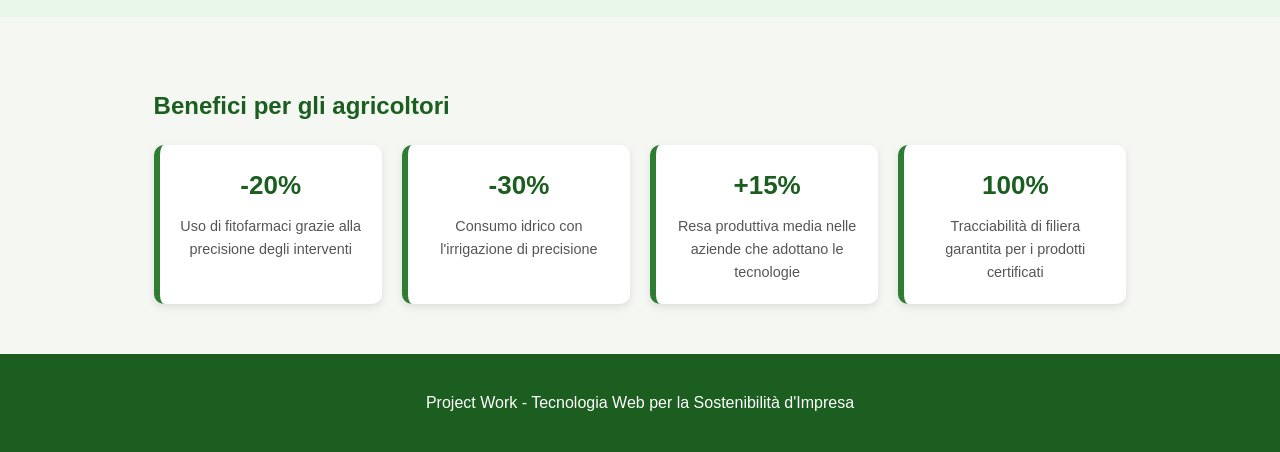
==== commit f4d9d3c2: "Refactor code structure for improved readability and maintainability" ====
--- a/agricoltura.html
+++ b/agricoltura.html
@@ -4,7 +4,10 @@
 <head>
     <meta charset="UTF-8">
     <meta name="viewport" content="width=device-width, initial-scale=1.0">
+    <meta name="description" content="Sito web di analisi della sostenibilità d'impresa di CAP Nord Ovest, cooperativa del sistema Consorzi Agrari d'Italia, basata sul Bilancio di Sostenibilità 2024.">
     <title>Agricoltura 4.0 - CAP Nord Ovest</title>
+    <!-- Precarica l'immagine hero, elemento visivo principale della pagina. -->
+    <link rel="preload" as="image" href="img/agricoltura.jpg" fetchpriority="high">
     <link rel="stylesheet" href="css/style.css">
 </head>
 
@@ -32,9 +35,10 @@
         </nav>
     </header>
 
-    <!-- HERO con immagine agricoltura -->
+    <!-- Hero Agricoltura 4.0: tecnologie e macchine agricole di precisione. -->
     <section class="hero-img">
-        <img src="img/agricoltura.jpg" alt="">
+        <!-- L'immagine hero ha priorità alta per favorire il caricamento dell'LCP. -->
+        <img src="img/agricoltura.jpg" alt="Macchine agricole di precisione al lavoro in un campo di mais" fetchpriority="high" decoding="async">
         <h2>Agricoltura 4.0</h2>
         <p>Tecnologia e innovazione al servizio dell'agricoltura sostenibile</p>
     </section>
--- a/css/style.css
+++ b/css/style.css
@@ -1,1062 +1,285 @@
 /* =========================================================
    style.css – Foglio di stile unico per tutto il sito
    ========================================================= */
-
+.archive-note{font-size:0.9em;color:#666;margin-top:28px;padding:12px 16px;background:#f4f7f2;border-radius:8px}
+/* Barre impilate verticalmente; ogni riga accosta etichetta, traccia e riempimento percentuale. */
+.bar-chart{display:flex;flex-direction:column;gap:10px}
+/* La larghezza inline definisce il valore; box-sizing include testo e padding nelle misure percentuali. */
+.bar-fill{height:100%;background:#2e7d32;border-radius:4px;display:flex;align-items:center;justify-content:flex-end;padding-right:6px;color:white;font-size:0.8em;font-weight:bold;min-width:28px;box-sizing:border-box}
+.bar-fill.accent{background:#66bb6a}
+.bar-fill.alt{background:#388e3c}
+.bar-fill.alt2{background:#43a047}
+.bar-fill.dark{background:#1b5e20}
+.bar-fill.warn{background:#e57373}
+.bar-name{min-width:96px;color:#555;text-align:right;flex-shrink:0;line-height:1.2}
+/* Barre orizzontali */
+.bar-row{display:flex;align-items:center;gap:8px;font-size:0.85em}
+/* Traccia della barra: il riempimento figlio può occupare una quota della larghezza disponibile. */
+.bar-track{flex:1;background:#e8f5e9;border-radius:4px;height:24px;overflow:hidden}
 /* ----- Base ----- */
-body {
-    margin: 0;
-    font-family: Arial, Helvetica, sans-serif;
-    background-color: #f4f7f2;
-    color: #222;
-    line-height: 1.6;
-    overflow-x: hidden;
-}
-
+body{margin:0;font-family:Arial,Helvetica,sans-serif;background-color:#f4f7f2;color:#222;line-height:1.6;overflow-x:hidden}
+.btn-outline{display:inline-block;background:white;color:#2e7d32;border:2px solid #2e7d32;padding:12px 22px;border-radius:8px;text-decoration:none;font-weight:bold}
+.btn-outline:hover{background:#e8f5e9}
+/* ----- Card ----- */
+.card{background-color:white;border-radius:12px;padding:25px;flex:1;min-width:220px;box-shadow:0 4px 10px rgba(0,0,0,0.1)}
+.card h3{color:#2e7d32}
+/* Immagini */
+.cards{display:flex;gap:20px;flex-wrap:wrap}
+/* Certificazioni */
+.cert-list{display:flex;gap:14px;flex-wrap:wrap}
+.cert-pill{background:#fff;color:#1b5e20;border:1px solid #fff;border-radius:6px;padding:9px 16px;font-size:0.85em;font-weight:bold}
+/* ----- Strip certificazioni (index.html) ----- */
+.cert-strip{background-color:#1b5e20;color:#fff;padding:36px 12%;display:flex;align-items:center;gap:50px;flex-wrap:wrap}
+.cert-strip .cert-label{font-size:0.78em;letter-spacing:0.1em;text-transform:uppercase;color:#fff;min-width:150px}
+/* ----- Grafici ESG – griglia ----- */
+.chart-card{background:white;border-radius:12px;padding:22px 20px 18px;box-shadow:0 4px 10px rgba(0,0,0,0.08)}
+.chart-card h3{color:#1b5e20;margin:0 0 14px 0;font-size:0.97em;border-bottom:2px solid #e8f5e9;padding-bottom:8px}
+.chart-legend{display:flex;flex-direction:column;gap:8px;font-size:0.87em}
+/* Grafici */
+/* Griglia responsiva: auto-fit crea le colonne che entrano, con larghezza minima di 280px. */
+.charts-grid{display:grid;grid-template-columns:repeat(auto-fit,minmax(280px,1fr));gap:22px;margin-top:24px}
+.coming-soon-card{background:#f9f9f9;border:2px dashed #ccc;border-radius:12px;padding:24px 30px;color:#aaa;font-style:italic;text-align:center}
+.compare-bar-row{display:flex;align-items:center;gap:6px;font-size:0.8em}
+/* Barre comparative (confronto anni) */
+/* Righe affiancano l'anno alla barra; la stessa struttura consente confronti visivi coerenti. */
+.compare-bars{display:flex;flex-direction:column;gap:3px}
+.compare-row{margin-bottom:14px}
+.compare-year{width:30px;color:#888;flex-shrink:0;font-size:0.9em}
+/* ----- Contatti (contatti.html) ----- */
+.contact-card{background:white;border-radius:12px;padding:26px;box-shadow:0 4px 10px rgba(0,0,0,0.1);border-top:4px solid #2e7d32}
+.contact-card a{color:#2e7d32;font-weight:bold;text-decoration:none}
+.contact-card a:hover{text-decoration:underline}
+.contact-card h3{color:#1b5e20;margin:0 0 12px 0;font-size:1em}
+.contact-card p{margin:5px 0;font-size:0.93em;color:#444}
+/* Contatti */
+.contact-grid{display:grid;grid-template-columns:repeat(auto-fit,minmax(260px,1fr));gap:20px;margin-top:20px}
+.contact-icon{font-size:26px;margin-bottom:10px}
+.context-cols{display:grid;grid-template-columns:1fr 1fr;gap:36px;margin-top:28px}
+.context-item{border-left:3px solid #2e7d32;padding-left:16px}
+.context-item h3{color:#1b5e20;margin:0 0 5px 0;font-size:0.92em;text-transform:uppercase;letter-spacing:0.06em}
+.context-item h4{color:#1b5e20;margin:0 0 5px 0;font-size:0.92em;text-transform:uppercase;letter-spacing:0.06em}
+.context-item p{font-size:0.88em;margin:0}
+/* Contesto */
+/* ----- Sezione contesto (index.html) ----- */
+.context-section{background-color:#f4f7f2;padding:50px 12%}
+.context-section h2{color:#1b5e20;margin-top:0}
+.context-section p{color:#444;line-height:1.75;max-width:760px}
+.course-table{width:100%;border-collapse:collapse;font-size:0.92em;margin-top:16px}
+.course-table td{padding:9px 14px;border-bottom:1px solid #e8f5e9;vertical-align:top}
+.course-table td:first-child{font-weight:bold;color:#2e7d32;width:40%;background:#f4faf4}
+.course-table tr:last-child td{border-bottom:none}
+.disclaimer{background-color:#fff8e1;border-left:5px solid #f9a825;padding:16px 20px;border-radius:8px;margin-top:28px;font-size:0.92em;color:#555;line-height:1.6}
+/* ----- Divider verde ----- */
+.divider-green{height:4px;background:linear-gradient(to right,#1b5e20,#66bb6a,#e8f5e9)}
+/* Donut (conic-gradient) */
+/* Il gradiente conico dipartisce il cerchio in settori; border-radius lo rende circolare. */
+.donut{width:110px;height:110px;border-radius:50%;flex-shrink:0;display:flex;align-items:center;justify-content:center;transition:transform 0.25s ease,filter 0.25s ease}
+.donut:hover{transform:scale(1.05);filter:drop-shadow(0 3px 4px rgba(27,94,32,0.25))}
+/* Un cerchio bianco interno trasforma il grafico a torta in un anello; Flex centra totale e unità. */
+.donut-hole{width:66px;height:66px;border-radius:50%;background:white;display:flex;flex-direction:column;align-items:center;justify-content:center;font-weight:bold;color:#1b5e20}
+.donut-hole small{font-size:0.65em;color:#888}
+.donut-hole span{font-size:1.3em;line-height:1.1}
+/* Contenitore flessibile per affiancare il grafico ad anello alla sua legenda. */
+.donut-wrap{display:flex;align-items:center;gap:18px}
+.esg-badge{background-color:#2e7d32;color:white;font-size:18px;font-weight:bold;width:40px;height:40px;border-radius:50%;display:flex;align-items:center;justify-content:center;flex-shrink:0}
+/* ----- KPI ESG ----- */
+.esg-block{margin-bottom:50px}
+.esg-heading{display:flex;align-items:center;gap:14px;margin-bottom:18px}
+.esg-heading h2{color:#1b5e20;margin:0}
+.estimate-box{background:white;border-radius:10px;padding:20px;box-shadow:0 3px 8px rgba(0,0,0,0.08);border-top:4px solid #66bb6a;text-align:center}
+.estimate-box .est-label{font-size:0.82em;text-transform:uppercase;letter-spacing:0.07em;color:#777;margin-bottom:6px}
+.estimate-box .est-note{font-size:0.85em;color:#555}
+.estimate-box .est-value{font-size:1.7em;font-weight:bold;color:#1b5e20;line-height:1.1;margin-bottom:6px}
+.estimate-disclaimer{font-size:0.88em;color:#777;font-style:italic;margin-top:18px;padding:10px 14px;background:#fff9e6;border-left:4px solid #ffd54f;border-radius:4px}
+/* Stime */
+/* ----- Stime / proiezioni ----- */
+/* ----- Sezione stime (kpi.html) ----- */
+.estimate-grid{display:grid;grid-template-columns:repeat(auto-fit,minmax(200px,1fr));gap:18px;margin-top:24px}
+/* ----- Immagine banner ----- */
+/* ----- Footer ----- */
+.footer{background-color:#1b5e20;color:white;text-align:center;padding:20px}
+.green{background-color:#e8f5e9}
+.gri-code{font-weight:bold;color:#1b5e20;white-space:nowrap}
+.gri-table{width:100%;border-collapse:collapse;background:white;border-radius:10px;overflow:hidden;box-shadow:0 4px 10px rgba(0,0,0,0.08);font-size:0.92em;margin-top:20px}
+.gri-table td{padding:10px 16px;border-bottom:1px solid #e8f5e9;vertical-align:top}
+.gri-table th{background-color:#2e7d32;color:white;padding:12px 16px;text-align:left}
+.gri-table tr:hover td{background-color:#f4faf4}
+.gri-table tr:last-child td{border-bottom:none}
 /* ----- Header ----- */
-.header {
-    background-color: #1b5e20;
-    color: white;
-    text-align: center;
-    padding: 20px 25px;
-}
-
-.logo {
-    text-align: center;
-}
-.logo h1 {
-    margin: 0;
-    font-size: 1.4em;
-    line-height: 1.2;
-}
-.logo p {
-    margin: 4px 0 0;
-    font-size: 0.9em;
-    color: #a5d6a7;
-}
-
-.header-inner {
-    display: flex;
-    align-items: center;
-    justify-content: center;
-    position: relative;
-}
-
+.header{background-color:#1b5e20;color:white;text-align:center;padding:20px 25px}
+.header-inner{display:flex;align-items:center;justify-content:center;position:relative}
+/* ----- Hero generico (report.html) ----- */
+.hero-img{position:relative;display:flex;flex-direction:column;align-items:center;justify-content:center;box-sizing:border-box;height:320px;background-color:#66bb6a;color:white;text-align:center;padding:30px 20px;overflow:hidden}
+/* Hero con immagine */
+.hero-img h2{font-size:34px;margin:0 0 12px}
+.hero-img h2,.hero-img p{position:relative}
+/* ----- Hero con immagine di sfondo (tutte le pagine interne) ----- */
+.hero-img img{position:absolute;inset:0;width:100%;height:100%;object-fit:cover;filter:brightness(0.55)}
+.hero-img h2,.hero-img p{text-shadow:0 2px 4px rgba(0,0,0,0.8)}
+.hero-img p{margin:0;font-size:1.05em}
+.highlight-row td{background-color:#f1f8e9}
+.intro-numbers{background-color:#e8f5e9;padding:50px 8%;display:grid;grid-template-columns:1fr 1fr;gap:24px;align-content:center}
+/* ----- Hero home (index.html) ----- */
+/* ----- Immagine filiera (index.html) ----- */
+/* Hero home */
+/* ----- Layout intro home ----- */
+.intro-split{display:grid;grid-template-columns:1fr 1fr;gap:0}
+/* Intro home */
+.intro-text{padding:50px 8% 50px 12%;background:white}
+.intro-text h2{color:#1b5e20;margin-top:0}
+.intro-text p{color:#444;line-height:1.75}
+/* ----- KPI boxes ----- */
+/* Cards */
+/* KPI */
+.kpi-box{background-color:white;border-left:6px solid #2e7d32;padding:20px;border-radius:10px;text-align:center;box-shadow:0 3px 8px rgba(0,0,0,0.1)}
+.kpi-box h3{color:#1b5e20;font-size:26px;margin:0 0 8px}
+.kpi-box p{margin:0;font-size:0.9em;color:#555}
+.kpi-container{display:grid;grid-template-columns:repeat(auto-fit,minmax(160px,1fr));gap:20px}
+/* ----- Tabella KPI ----- */
+.kpi-table{width:100%;border-collapse:collapse;background:white;border-radius:10px;overflow:hidden;box-shadow:0 4px 10px rgba(0,0,0,0.08);margin-bottom:16px}
+.kpi-table td{padding:11px 18px;border-bottom:1px solid #e8f5e9;font-size:0.92em}
+.kpi-table th{background-color:#2e7d32;color:white;padding:13px 18px;text-align:left;font-size:0.92em}
+.kpi-table tr:hover td{background-color:#f4faf4}
+.kpi-table tr:last-child td{border-bottom:none}
+/* Transizioni mirate alla pagina KPI: evidenziano schede, indicatori, grafici e righe senza animare i contenuti in modo continuo. */
+.kpi-page .chart-card,.kpi-page .estimate-box,.kpi-page .kpi-box{transition:transform 0.25s ease,box-shadow 0.25s ease}
+.kpi-page .chart-card h3{transition:color 0.25s ease,border-color 0.25s ease}
+.kpi-page .esg-badge{transition:transform 0.25s ease,box-shadow 0.25s ease}
+.kpi-page .kpi-box h3,.kpi-page .estimate-box .est-value{transform-origin:center;transition:transform 0.25s ease,color 0.25s ease}
+.kpi-page .bar-fill{transition:filter 0.25s ease}
+.kpi-page .kpi-table tbody tr td{transition:background-color 0.2s ease}
+.kpi-page .chart-card:hover,.kpi-page .chart-card:focus-within,.kpi-page .estimate-box:hover,.kpi-page .estimate-box:focus-within,.kpi-page .kpi-box:hover,.kpi-page .kpi-box:focus-within{transform:translateY(-4px);box-shadow:0 10px 20px rgba(0,0,0,0.14)}
+.kpi-page .chart-card:hover h3,.kpi-page .chart-card:focus-within h3{color:#2e7d32;border-color:#a5d6a7}
+.kpi-page .esg-heading:hover .esg-badge,.kpi-page .esg-heading:focus-within .esg-badge{transform:scale(1.08);box-shadow:0 3px 8px rgba(27,94,32,0.25)}
+.kpi-page .kpi-box:hover h3,.kpi-page .kpi-box:focus-within h3,.kpi-page .estimate-box:hover .est-value,.kpi-page .estimate-box:focus-within .est-value{transform:scale(1.04);color:#2e7d32}
+.kpi-page .bar-fill:hover{filter:brightness(1.1)}
+.leg-dot{width:12px;height:12px;border-radius:50%;flex-shrink:0}
+/* Legenda grafici */
+.leg-row{display:flex;align-items:center;gap:8px;color:#444}
+.limit-box{background:#fff8e1;border-left:5px solid #f9a825;padding:16px 20px;border-radius:8px;margin-bottom:16px;font-size:0.93em;color:#555}
+.limit-box strong{color:#e65100}
+.link-list{list-style:none;padding:0;margin:16px 0 0}
+.link-list li{padding:10px 0;border-bottom:1px solid #e8f5e9;font-size:0.93em}
+.link-list li::before{content:"→ ";color:#2e7d32;font-weight:bold}
+.link-list li:last-child{border-bottom:none}
+.logo{text-align:center}
+.logo h1{margin:0;font-size:1.4em;line-height:1.2}
+.logo p{margin:4px 0 0;font-size:0.9em;color:#a5d6a7}
 /* ----- Menu ----- */
-.menu {
-    margin-top: 15px;
-}
-.menu a {
-    color: white;
-    text-decoration: none;
-    margin: 0 10px;
-    font-weight: bold;
-    font-size: 0.95em;
-}
-.menu a:hover {
-    text-decoration: underline;
-}
-
-/* ----- Hero generico (report.html) ----- */
-.hero {
-    background-color: #66bb6a;
-    color: white;
-    text-align: center;
-    padding: 70px 20px;
-}
-.hero h2 {
-    font-size: 34px;
-    margin: 0 0 12px;
-}
-.hero p {
-    margin: 0;
-    font-size: 1.05em;
-    color: rgba(255,255,255,0.9);
-}
-
-/* ----- Hero con immagine di sfondo (tutte le pagine interne) ----- */
-.hero-img {
-    position: relative;
-    background-color: #66bb6a;
-    color: white;
-    text-align: center;
-    padding: 70px 20px;
-    overflow: hidden;
-}
-.hero-img img {
-    position: absolute;
-    inset: 0;
-    width: 100%;
-    height: 100%;
-    object-fit: cover;
-    opacity: 0.2;
-}
-.hero-img h2,
-.hero-img p {
-    position: relative;
-}
-.hero-img h2 {
-    font-size: 34px;
-    margin: 0 0 12px;
-}
-.hero-img p {
-    margin: 0;
-    font-size: 1.05em;
-}
-
-/* ----- Hero home (index.html) ----- */
-.hero-home {
-    background-color: #66bb6a;
-    color: white;
-    padding: 70px 12% 55px;
-    text-align: center;
-}
-.hero-home .tag {
-    font-size: 0.78em;
-    letter-spacing: 0.12em;
-    text-transform: uppercase;
-    color: rgba(255,255,255,0.75);
-    margin-bottom: 16px;
-}
-.hero-home h1 {
-    font-size: 2.4em;
-    font-weight: bold;
-    line-height: 1.2;
-    margin: 0 auto 20px;
-    max-width: 740px;
-}
-.hero-home p {
-    font-size: 1.05em;
-    color: rgba(255,255,255,0.9);
-    max-width: 620px;
-    line-height: 1.7;
-    margin: 0 auto;
-}
-
-/* ----- Immagine filiera (index.html) ----- */
-.filiera-img-wrap {
-    position: relative;
-    overflow: hidden;
-    height: 260px;
-}
-.filiera-img-wrap img {
-    width: 100%;
-    height: 100%;
-    object-fit: cover;
-    display: block;
-}
-.filiera-img-wrap .overlay {
-    position: absolute;
-    inset: 0;
-    background: rgba(27,94,32,0.45);
-}
-
-/* ----- Layout intro home ----- */
-.intro-split {
-    display: grid;
-    grid-template-columns: 1fr 1fr;
-    gap: 0;
-}
-.intro-text {
-    padding: 50px 8% 50px 12%;
-    background: white;
-}
-.intro-text h2 {
-    color: #1b5e20;
-    margin-top: 0;
-}
-.intro-text p {
-    color: #444;
-    line-height: 1.75;
-}
-.intro-numbers {
-    background-color: #e8f5e9;
-    padding: 50px 8%;
-    display: grid;
-    grid-template-columns: 1fr 1fr;
-    gap: 24px;
-    align-content: center;
-}
-.num-block strong {
-    display: block;
-    font-size: 1.9em;
-    color: #1b5e20;
-    font-weight: bold;
-    line-height: 1;
-}
-.num-block span {
-    font-size: 0.83em;
-    color: #555;
-    margin-top: 4px;
-    display: block;
-}
-
-/* ----- Divider verde ----- */
-.divider-green {
-    height: 4px;
-    background: linear-gradient(to right, #1b5e20, #66bb6a, #e8f5e9);
-}
-
+.menu{margin-top:15px}
+.menu a{color:white;text-decoration:none;margin:0 10px;font-weight:bold;font-size:0.95em}
+.menu a:hover{text-decoration:underline}
+/* Menu hamburger */
+/* ----- Hamburger menu ----- */
+.menu-toggle{display:none;flex-direction:column;justify-content:center;gap:5px;background:none;border:none;cursor:pointer;padding:6px;flex-shrink:0;position:absolute;right:0;top:50%;transform:translateY(-50%)}
+.menu-toggle span{display:block;width:24px;height:2px;background:white;border-radius:2px;transition:transform 0.25s,opacity 0.25s}
+.menu-toggle.open span:nth-child(1){transform:translateY(7px) rotate(45deg)}
+.menu-toggle.open span:nth-child(2){opacity:0}
+.menu-toggle.open span:nth-child(3){transform:translateY(-7px) rotate(-45deg)}
+.note{font-size:0.88em;color:#666;font-style:italic}
+.num-block span{font-size:0.83em;color:#555;margin-top:4px;display:block}
+.num-block strong{display:block;font-size:1.9em;color:#1b5e20;font-weight:bold;line-height:1}
+.project-card{background:white;border-radius:12px;padding:28px;box-shadow:0 4px 10px rgba(0,0,0,0.08)}
+.project-card h3{color:#1b5e20;margin:0 0 14px 0}
+.project-card p{font-size:0.94em;color:#444;line-height:1.7;margin:0 0 10px 0}
+/* Report */
+.report-actions{display:flex;gap:14px;flex-wrap:wrap;margin-top:20px}
+/* ----- Report (report.html) ----- */
+.report-badge{background:#e8f5e9;color:#2e7d32;font-size:0.82em;font-weight:bold;padding:5px 12px;border-radius:20px;border:1px solid #a5d6a7}
+/* ----- Pulsanti ----- */
+/* ----- Report card ----- */
+.report-card{background-color:white;padding:30px;border-radius:12px;border-left:6px solid #2e7d32;box-shadow:0 4px 10px rgba(0,0,0,0.1)}
+.report-meta{display:flex;flex-wrap:wrap;gap:10px;margin-top:10px;margin-bottom:18px}
+.report-panel{display:none}
+.report-panel.active{display:block}
+/* ----- Report selector ----- */
+.report-selector{display:flex;align-items:center;gap:14px;margin-bottom:28px;flex-wrap:wrap}
+.report-selector label{font-weight:bold;color:#1b5e20;font-size:1em}
+.report-selector select{padding:10px 16px;border-radius:8px;border:2px solid #2e7d32;background:white;color:#222;font-size:1em;cursor:pointer;outline:none;min-width:260px}
+.report-selector select:focus{border-color:#1b5e20}
+/* Sezioni */
+/* ----- Sezioni generiche ----- */
+.section{padding:50px 12%}
+.section h2{color:#1b5e20}
+/* ----- Immagine sostenibilità (index.html) ----- */
+.sost-img-wrap{height:220px;overflow:hidden}
+.sost-img-wrap img{width:100%;height:100%;object-fit:cover;display:block;filter:brightness(0.85)}
+.source-box{background:white;border-left:6px solid #2e7d32;border-radius:10px;padding:20px 24px;margin-bottom:16px;box-shadow:0 3px 8px rgba(0,0,0,0.08)}
+.source-box h3{color:#2e7d32;margin:0 0 6px 0;font-size:1em}
+.source-box p{margin:0;font-size:0.93em;color:#444;line-height:1.6}
+.source-note{font-size:0.88em;color:#666;font-style:italic;margin-top:10px;padding:10px 14px;background:#f9fbe7;border-left:4px solid #aed581;border-radius:4px}
+/* ----- Metodologia (metodologia.html) ----- */
+.step{display:flex;gap:20px;align-items:flex-start;margin-bottom:24px;background:white;border-radius:12px;padding:24px;box-shadow:0 4px 10px rgba(0,0,0,0.08)}
+.step-content h3{color:#1b5e20;margin:0 0 8px 0;font-size:1em}
+.step-content p{margin:0;font-size:0.93em;color:#444;line-height:1.65}
+.step-number{background-color:#2e7d32;color:white;font-size:20px;font-weight:bold;width:44px;height:44px;border-radius:50%;display:flex;align-items:center;justify-content:center;flex-shrink:0}
+.steps{margin-top:20px}
+/* ----- Tabelle scrollabili su mobile ----- */
+.table-scroll{overflow-x:auto;-webkit-overflow-scrolling:touch;border-radius:10px;margin-bottom:16px}
+.table-scroll .kpi-table{margin-bottom:0;min-width:520px}
+/* Metodologia */
+.table-scroll-metod{overflow-x:auto}
+/* ----- Tecnologie (agricoltura.html) ----- */
+.tech-grid{display:grid;grid-template-columns:repeat(auto-fit,minmax(240px,1fr));gap:20px;margin-top:20px}
+.tech-icon{font-size:34px;margin-bottom:10px}
+.tech-item{background:white;border-radius:12px;padding:25px;box-shadow:0 4px 10px rgba(0,0,0,0.1);border-top:4px solid #2e7d32}
+.tech-item h3{color:#2e7d32;margin-top:0}
 /* ----- Temi ESG (index.html) ----- */
-.temi-grid {
-    display: grid;
-    grid-template-columns: repeat(3, 1fr);
-    gap: 0;
-}
-.tema-block {
-    padding: 40px 36px;
-    border-right: 1px solid #dde8dd;
-    background: white;
-}
-.tema-block:last-child {
-    border-right: none;
-}
-.tema-block .tema-icon {
-    font-size: 2em;
-    margin-bottom: 10px;
-}
-.tema-block h3 {
-    color: #1b5e20;
-    margin: 0 0 8px 0;
-    font-size: 1em;
-}
-.tema-block p {
-    font-size: 0.88em;
-    color: #555;
-    line-height: 1.65;
-    margin: 0;
-}
-.temi-section {
-    border-top: 1px solid #dde8dd;
-    border-bottom: 1px solid #dde8dd;
-}
-.temi-header {
-    padding: 36px 12% 18px;
-    background: white;
-}
-.temi-header h2 {
-    color: #1b5e20;
-    margin: 0;
-}
-
-/* ----- Immagine sostenibilità (index.html) ----- */
-.sost-img-wrap {
-    height: 220px;
-    overflow: hidden;
-}
-.sost-img-wrap img {
-    width: 100%;
-    height: 100%;
-    object-fit: cover;
-    display: block;
-    filter: brightness(0.85);
-}
-
-/* ----- Sezione contesto (index.html) ----- */
-.context-section {
-    background-color: #f4f7f2;
-    padding: 50px 12%;
-}
-.context-section h2 {
-    color: #1b5e20;
-    margin-top: 0;
-}
-.context-section p {
-    color: #444;
-    line-height: 1.75;
-    max-width: 760px;
-}
-.context-cols {
-    display: grid;
-    grid-template-columns: 1fr 1fr;
-    gap: 36px;
-    margin-top: 28px;
-}
-.context-item {
-    border-left: 3px solid #2e7d32;
-    padding-left: 16px;
-}
-.context-item h4 {
-    color: #1b5e20;
-    margin: 0 0 5px 0;
-    font-size: 0.92em;
-    text-transform: uppercase;
-    letter-spacing: 0.06em;
-}
-.context-item p {
-    font-size: 0.88em;
-    margin: 0;
-}
-
-/* ----- Strip certificazioni (index.html) ----- */
-.cert-strip {
-    background-color: #2e7d32;
-    color: white;
-    padding: 36px 12%;
-    display: flex;
-    align-items: center;
-    gap: 50px;
-    flex-wrap: wrap;
-}
-.cert-strip .cert-label {
-    font-size: 0.78em;
-    letter-spacing: 0.1em;
-    text-transform: uppercase;
-    color: #a5d6a7;
-    min-width: 150px;
-}
-.cert-list {
-    display: flex;
-    gap: 14px;
-    flex-wrap: wrap;
-}
-.cert-pill {
-    background: rgba(255,255,255,0.12);
-    border: 1px solid rgba(255,255,255,0.25);
-    border-radius: 6px;
-    padding: 9px 16px;
-    font-size: 0.85em;
-    font-weight: bold;
-}
-
-/* ----- Tecnologie (agricoltura.html) ----- */
-.tech-grid {
-    display: grid;
-    grid-template-columns: repeat(auto-fit, minmax(240px, 1fr));
-    gap: 20px;
-    margin-top: 20px;
-}
-.tech-item {
-    background: white;
-    border-radius: 12px;
-    padding: 25px;
-    box-shadow: 0 4px 10px rgba(0,0,0,0.1);
-    border-top: 4px solid #2e7d32;
-}
-.tech-item h3 {
-    color: #2e7d32;
-    margin-top: 0;
-}
-.tech-icon {
-    font-size: 34px;
-    margin-bottom: 10px;
-}
-
-/* ----- KPI ESG ----- */
-.esg-block {
-    margin-bottom: 50px;
-}
-.esg-heading {
-    display: flex;
-    align-items: center;
-    gap: 14px;
-    margin-bottom: 18px;
-}
-.esg-badge {
-    background-color: #2e7d32;
-    color: white;
-    font-size: 18px;
-    font-weight: bold;
-    width: 40px;
-    height: 40px;
-    border-radius: 50%;
-    display: flex;
-    align-items: center;
-    justify-content: center;
-    flex-shrink: 0;
-}
-.esg-heading h2 {
-    color: #1b5e20;
-    margin: 0;
-}
-
-/* ----- Tabella KPI ----- */
-.kpi-table {
-    width: 100%;
-    border-collapse: collapse;
-    background: white;
-    border-radius: 10px;
-    overflow: hidden;
-    box-shadow: 0 4px 10px rgba(0,0,0,0.08);
-    margin-bottom: 16px;
-}
-.kpi-table th {
-    background-color: #2e7d32;
-    color: white;
-    padding: 13px 18px;
-    text-align: left;
-    font-size: 0.92em;
-}
-.kpi-table td {
-    padding: 11px 18px;
-    border-bottom: 1px solid #e8f5e9;
-    font-size: 0.92em;
-}
-.kpi-table tr:last-child td {
-    border-bottom: none;
-}
-.kpi-table tr:hover td {
-    background-color: #f4faf4;
-}
-.val {
-    font-weight: bold;
-    color: #1b5e20;
-}
-.note {
-    font-size: 0.88em;
-    color: #666;
-    font-style: italic;
-}
-.source-note {
-    font-size: 0.88em;
-    color: #666;
-    font-style: italic;
-    margin-top: 10px;
-    padding: 10px 14px;
-    background: #f9fbe7;
-    border-left: 4px solid #aed581;
-    border-radius: 4px;
-}
-.highlight-row td {
-    background-color: #f1f8e9;
-}
-
-/* ----- Sezione stime (kpi.html) ----- */
-.stime-section {
-    background: #1b5e20;
-    color: white;
-    padding: 50px 12%;
-}
-.stime-section h2 {
-    color: #a5d6a7;
-    margin-top: 0;
-    margin-bottom: 8px;
-}
-.stime-section .subtitle {
-    color: rgba(255,255,255,0.75);
-    font-size: 0.95em;
-    margin-bottom: 28px;
-}
-.stime-section .estimate-box {
-    background: rgba(255,255,255,0.1);
-    border-top: 4px solid #66bb6a;
-    border-radius: 10px;
-    padding: 20px;
-    text-align: center;
-}
-.stime-section .est-label {
-    font-size: 0.78em;
-    text-transform: uppercase;
-    letter-spacing: 0.08em;
-    color: #a5d6a7;
-    margin-bottom: 6px;
-}
-.stime-section .est-value {
-    font-size: 1.65em;
-    font-weight: bold;
-    color: white;
-    line-height: 1.1;
-    margin-bottom: 6px;
-}
-.stime-section .est-note {
-    font-size: 0.83em;
-    color: rgba(255,255,255,0.7);
-}
-.stime-section .estimate-disclaimer {
-    background: rgba(255,255,255,0.08);
-    border-left: 4px solid #ffd54f;
-    color: rgba(255,255,255,0.7);
-    font-style: italic;
-    font-size: 0.85em;
-    padding: 10px 14px;
-    border-radius: 4px;
-    margin-top: 24px;
-}
-
+/* Temi */
+.tema-block{padding:40px 36px;border-right:1px solid #dde8dd;background:white}
+.tema-block .tema-icon{font-size:2em;margin-bottom:10px}
+.tema-block h3{color:#1b5e20;margin:0 0 8px 0;font-size:1em}
+.tema-block p{font-size:0.88em;color:#555;line-height:1.65;margin:0}
+.tema-block:last-child{border-right:none}
+.temi-grid{display:grid;grid-template-columns:repeat(3,1fr);gap:0}
+.temi-header{padding:36px 12% 18px;background:white}
+.temi-header h2{color:#1b5e20;margin:0}
+.temi-section{border-top:1px solid #dde8dd;border-bottom:1px solid #dde8dd}
 /* ----- Trend badge (kpi.html) ----- */
-.trend-up     { color: #66bb6a; font-size: 0.9em; font-weight: bold; }
-.trend-down   { color: #ef9a9a; font-size: 0.9em; font-weight: bold; }
-.trend-stable { color: #fff59d; font-size: 0.9em; font-weight: bold; }
-
-/* ----- Grafici ESG – griglia ----- */
-.charts-grid {
-    display: grid;
-    grid-template-columns: repeat(auto-fit, minmax(280px, 1fr));
-    gap: 22px;
-    margin-top: 24px;
-}
-.chart-card {
-    background: white;
-    border-radius: 12px;
-    padding: 22px 20px 18px;
-    box-shadow: 0 4px 10px rgba(0,0,0,0.08);
-}
-.chart-card h3 {
-    color: #1b5e20;
-    margin: 0 0 14px 0;
-    font-size: 0.97em;
-    border-bottom: 2px solid #e8f5e9;
-    padding-bottom: 8px;
-}
-
-/* Donut (conic-gradient) */
-.donut-wrap { display: flex; align-items: center; gap: 18px; }
-.donut {
-    width: 110px;
-    height: 110px;
-    border-radius: 50%;
-    flex-shrink: 0;
-    display: flex;
-    align-items: center;
-    justify-content: center;
-}
-.donut-hole {
-    width: 66px;
-    height: 66px;
-    border-radius: 50%;
-    background: white;
-    display: flex;
-    flex-direction: column;
-    align-items: center;
-    justify-content: center;
-    font-weight: bold;
-    color: #1b5e20;
-}
-.donut-hole span { font-size: 1.3em; line-height: 1.1; }
-.donut-hole small { font-size: 0.65em; color: #888; }
-
-/* Legenda grafici */
-.chart-legend { display: flex; flex-direction: column; gap: 8px; font-size: 0.87em; }
-.leg-row { display: flex; align-items: center; gap: 8px; color: #444; }
-.leg-dot { width: 12px; height: 12px; border-radius: 50%; flex-shrink: 0; }
-
-/* Barre orizzontali */
-.bar-chart { display: flex; flex-direction: column; gap: 10px; }
-.bar-row { display: flex; align-items: center; gap: 8px; font-size: 0.85em; }
-.bar-name { min-width: 96px; color: #555; text-align: right; flex-shrink: 0; line-height: 1.2; }
-.bar-track {
-    flex: 1;
-    background: #e8f5e9;
-    border-radius: 4px;
-    height: 24px;
-    overflow: hidden;
-}
-.bar-fill {
-    height: 100%;
-    background: #2e7d32;
-    border-radius: 4px;
-    display: flex;
-    align-items: center;
-    justify-content: flex-end;
-    padding-right: 6px;
-    color: white;
-    font-size: 0.8em;
-    font-weight: bold;
-    min-width: 28px;
-    box-sizing: border-box;
-}
-.bar-fill.accent { background: #66bb6a; }
-.bar-fill.dark   { background: #1b5e20; }
-.bar-fill.warn   { background: #e57373; }
-.bar-fill.alt    { background: #388e3c; }
-.bar-fill.alt2   { background: #43a047; }
-
-/* Barre comparative (confronto anni) */
-.compare-row { margin-bottom: 14px; }
-.compare-label { font-size: 0.85em; color: #555; margin-bottom: 4px; }
-.compare-bars { display: flex; flex-direction: column; gap: 3px; }
-.compare-bar-row { display: flex; align-items: center; gap: 6px; font-size: 0.8em; }
-.compare-year { width: 30px; color: #888; flex-shrink: 0; font-size: 0.9em; }
-
-/* ----- Report (report.html) ----- */
-.report-meta {
-    display: flex;
-    flex-wrap: wrap;
-    gap: 10px;
-    margin-top: 10px;
-    margin-bottom: 18px;
-}
-.report-badge {
-    background: #e8f5e9;
-    color: #2e7d32;
-    font-size: 0.82em;
-    font-weight: bold;
-    padding: 5px 12px;
-    border-radius: 20px;
-    border: 1px solid #a5d6a7;
-}
-.report-actions {
-    display: flex;
-    gap: 14px;
-    flex-wrap: wrap;
-    margin-top: 20px;
-}
-.btn-outline {
-    display: inline-block;
-    background: white;
-    color: #2e7d32;
-    border: 2px solid #2e7d32;
-    padding: 12px 22px;
-    border-radius: 8px;
-    text-decoration: none;
-    font-weight: bold;
-}
-.btn-outline:hover {
-    background: #e8f5e9;
-}
-.coming-soon-card {
-    background: #f9f9f9;
-    border: 2px dashed #ccc;
-    border-radius: 12px;
-    padding: 24px 30px;
-    color: #aaa;
-    font-style: italic;
-    text-align: center;
-}
-.archive-note {
-    font-size: 0.9em;
-    color: #666;
-    margin-top: 28px;
-    padding: 12px 16px;
-    background: #f4f7f2;
-    border-radius: 8px;
-}
-
-/* ----- Metodologia (metodologia.html) ----- */
-.steps { margin-top: 20px; }
-.step {
-    display: flex;
-    gap: 20px;
-    align-items: flex-start;
-    margin-bottom: 24px;
-    background: white;
-    border-radius: 12px;
-    padding: 24px;
-    box-shadow: 0 4px 10px rgba(0,0,0,0.08);
-}
-.step-number {
-    background-color: #2e7d32;
-    color: white;
-    font-size: 20px;
-    font-weight: bold;
-    width: 44px;
-    height: 44px;
-    border-radius: 50%;
-    display: flex;
-    align-items: center;
-    justify-content: center;
-    flex-shrink: 0;
-}
-.step-content h3 { color: #1b5e20; margin: 0 0 8px 0; font-size: 1em; }
-.step-content p  { margin: 0; font-size: 0.93em; color: #444; line-height: 1.65; }
-
-.source-box {
-    background: white;
-    border-left: 6px solid #2e7d32;
-    border-radius: 10px;
-    padding: 20px 24px;
-    margin-bottom: 16px;
-    box-shadow: 0 3px 8px rgba(0,0,0,0.08);
-}
-.source-box h3 { color: #2e7d32; margin: 0 0 6px 0; font-size: 1em; }
-.source-box p  { margin: 0; font-size: 0.93em; color: #444; line-height: 1.6; }
-
-.gri-table {
-    width: 100%;
-    border-collapse: collapse;
-    background: white;
-    border-radius: 10px;
-    overflow: hidden;
-    box-shadow: 0 4px 10px rgba(0,0,0,0.08);
-    font-size: 0.92em;
-    margin-top: 20px;
-}
-.gri-table th {
-    background-color: #2e7d32;
-    color: white;
-    padding: 12px 16px;
-    text-align: left;
-}
-.gri-table td {
-    padding: 10px 16px;
-    border-bottom: 1px solid #e8f5e9;
-    vertical-align: top;
-}
-.gri-table tr:last-child td { border-bottom: none; }
-.gri-table tr:hover td { background-color: #f4faf4; }
-.gri-code { font-weight: bold; color: #1b5e20; white-space: nowrap; }
-
-.table-scroll-metod { overflow-x: auto; }
-
-.limit-box {
-    background: #fff8e1;
-    border-left: 5px solid #f9a825;
-    padding: 16px 20px;
-    border-radius: 8px;
-    margin-bottom: 16px;
-    font-size: 0.93em;
-    color: #555;
-}
-.limit-box strong { color: #e65100; }
-
-/* ----- Contatti (contatti.html) ----- */
-.contact-grid {
-    display: grid;
-    grid-template-columns: repeat(auto-fit, minmax(260px, 1fr));
-    gap: 20px;
-    margin-top: 20px;
-}
-.contact-card {
-    background: white;
-    border-radius: 12px;
-    padding: 26px;
-    box-shadow: 0 4px 10px rgba(0,0,0,0.1);
-    border-top: 4px solid #2e7d32;
-}
-.contact-card h3 { color: #1b5e20; margin: 0 0 12px 0; font-size: 1em; }
-.contact-card p  { margin: 5px 0; font-size: 0.93em; color: #444; }
-.contact-card a  { color: #2e7d32; font-weight: bold; text-decoration: none; }
-.contact-card a:hover { text-decoration: underline; }
-.contact-icon { font-size: 26px; margin-bottom: 10px; }
-
-.project-card {
-    background: white;
-    border-radius: 12px;
-    padding: 28px;
-    box-shadow: 0 4px 10px rgba(0,0,0,0.08);
-}
-.project-card h3 { color: #1b5e20; margin: 0 0 14px 0; }
-.project-card p  { font-size: 0.94em; color: #444; line-height: 1.7; margin: 0 0 10px 0; }
-
-.course-table {
-    width: 100%;
-    border-collapse: collapse;
-    font-size: 0.92em;
-    margin-top: 16px;
-}
-.course-table td {
-    padding: 9px 14px;
-    border-bottom: 1px solid #e8f5e9;
-    vertical-align: top;
-}
-.course-table td:first-child {
-    font-weight: bold;
-    color: #2e7d32;
-    width: 40%;
-    background: #f4faf4;
-}
-.course-table tr:last-child td { border-bottom: none; }
-
-.link-list {
-    list-style: none;
-    padding: 0;
-    margin: 16px 0 0;
-}
-.link-list li {
-    padding: 10px 0;
-    border-bottom: 1px solid #e8f5e9;
-    font-size: 0.93em;
-}
-.link-list li:last-child { border-bottom: none; }
-.link-list li::before {
-    content: "→ ";
-    color: #2e7d32;
-    font-weight: bold;
-}
-
-.disclaimer {
-    background-color: #fff8e1;
-    border-left: 5px solid #f9a825;
-    padding: 16px 20px;
-    border-radius: 8px;
-    margin-top: 28px;
-    font-size: 0.92em;
-    color: #555;
-    line-height: 1.6;
-}
-
-/* ----- Sezioni generiche ----- */
-.section {
-    padding: 50px 12%;
-}
-.section h2 {
-    color: #1b5e20;
-}
-.green {
-    background-color: #e8f5e9;
-}
-
-/* ----- Card ----- */
-.cards {
-    display: flex;
-    gap: 20px;
-    flex-wrap: wrap;
-}
-.card {
-    background-color: white;
-    border-radius: 12px;
-    padding: 25px;
-    flex: 1;
-    min-width: 220px;
-    box-shadow: 0 4px 10px rgba(0,0,0,0.1);
-}
-.card h3 { color: #2e7d32; }
-
-/* ----- KPI boxes ----- */
-.kpi-container {
-    display: grid;
-    grid-template-columns: repeat(auto-fit, minmax(160px, 1fr));
-    gap: 20px;
-}
-.kpi-box {
-    background-color: white;
-    border-left: 6px solid #2e7d32;
-    padding: 20px;
-    border-radius: 10px;
-    text-align: center;
-    box-shadow: 0 3px 8px rgba(0,0,0,0.1);
-}
-.kpi-box h3 {
-    color: #1b5e20;
-    font-size: 26px;
-    margin: 0 0 8px;
-}
-.kpi-box p { margin: 0; font-size: 0.9em; color: #555; }
-
-/* ----- Pulsanti ----- */
-.btn {
-    display: inline-block;
-    background-color: #2e7d32;
-    color: white;
-    padding: 14px 24px;
-    border-radius: 8px;
-    text-decoration: none;
-    font-weight: bold;
-    margin-top: 20px;
-}
-.btn:hover { background-color: #1b5e20; }
-
-/* ----- Report card ----- */
-.report-card {
-    background-color: white;
-    padding: 30px;
-    border-radius: 12px;
-    border-left: 6px solid #2e7d32;
-    box-shadow: 0 4px 10px rgba(0,0,0,0.1);
-}
-
-/* ----- Report selector ----- */
-.report-selector {
-    display: flex;
-    align-items: center;
-    gap: 14px;
-    margin-bottom: 28px;
-    flex-wrap: wrap;
-}
-.report-selector label {
-    font-weight: bold;
-    color: #1b5e20;
-    font-size: 1em;
-}
-.report-selector select {
-    padding: 10px 16px;
-    border-radius: 8px;
-    border: 2px solid #2e7d32;
-    background: white;
-    color: #222;
-    font-size: 1em;
-    cursor: pointer;
-    outline: none;
-    min-width: 260px;
-}
-.report-selector select:focus { border-color: #1b5e20; }
-.report-panel { display: none; }
-.report-panel.active { display: block; }
-
-/* ----- Stime / proiezioni ----- */
-.estimate-grid {
-    display: grid;
-    grid-template-columns: repeat(auto-fit, minmax(200px, 1fr));
-    gap: 18px;
-    margin-top: 24px;
-}
-.estimate-box {
-    background: white;
-    border-radius: 10px;
-    padding: 20px;
-    box-shadow: 0 3px 8px rgba(0,0,0,0.08);
-    border-top: 4px solid #66bb6a;
-    text-align: center;
-}
-.estimate-box .est-label {
-    font-size: 0.82em;
-    text-transform: uppercase;
-    letter-spacing: 0.07em;
-    color: #777;
-    margin-bottom: 6px;
-}
-.estimate-box .est-value {
-    font-size: 1.7em;
-    font-weight: bold;
-    color: #1b5e20;
-    line-height: 1.1;
-    margin-bottom: 6px;
-}
-.estimate-box .est-note { font-size: 0.85em; color: #555; }
-.estimate-disclaimer {
-    font-size: 0.88em;
-    color: #777;
-    font-style: italic;
-    margin-top: 18px;
-    padding: 10px 14px;
-    background: #fff9e6;
-    border-left: 4px solid #ffd54f;
-    border-radius: 4px;
-}
-
-/* ----- Tabelle scrollabili su mobile ----- */
-.table-scroll {
-    overflow-x: auto;
-    -webkit-overflow-scrolling: touch;
-    border-radius: 10px;
-    margin-bottom: 16px;
-}
-.table-scroll .kpi-table {
-    margin-bottom: 0;
-    min-width: 520px;
-}
-
-/* ----- Immagine banner ----- */
-.img-banner {
-    width: 100%;
-    height: 240px;
-    object-fit: cover;
-    display: block;
-}
-
-/* ----- Footer ----- */
-.footer {
-    background-color: #1b5e20;
-    color: white;
-    text-align: center;
-    padding: 20px;
-}
-
-/* ----- Hamburger menu ----- */
-.menu-toggle {
-    display: none;
-    flex-direction: column;
-    justify-content: center;
-    gap: 5px;
-    background: none;
-    border: none;
-    cursor: pointer;
-    padding: 6px;
-    flex-shrink: 0;
-    position: absolute;
-    right: 0;
-    top: 50%;
-    transform: translateY(-50%);
-}
-.menu-toggle span {
-    display: block;
-    width: 24px;
-    height: 2px;
-    background: white;
-    border-radius: 2px;
-    transition: transform 0.25s, opacity 0.25s;
-}
-.menu-toggle.open span:nth-child(1) { transform: translateY(7px) rotate(45deg); }
-.menu-toggle.open span:nth-child(2) { opacity: 0; }
-.menu-toggle.open span:nth-child(3) { transform: translateY(-7px) rotate(-45deg); }
-
+.trend-down{color:#ef9a9a;font-size:0.9em;font-weight:bold}
+.trend-stable{color:#c59211;font-size:0.9em;font-weight:bold}
+.trend-up{color:#66bb6a;font-size:0.9em;font-weight:bold}
+.val{font-weight:bold;color:#1b5e20}
+/* 900px – griglia temi a 2 colonne */
 /* =========================================================
    RESPONSIVE
    ========================================================= */
-
-/* 900px – griglia temi a 2 colonne */
-@media (max-width: 900px) {
-    .temi-grid { grid-template-columns: 1fr 1fr; }
+@media (max-width:900px){
+.temi-grid{grid-template-columns:1fr 1fr}
 }
-
 /* 768px – mobile general */
-@media screen and (max-width: 768px) {
-
-    /* Menu hamburger */
-    .menu-toggle { display: flex; }
-    .menu {
-        display: none;
-        flex-direction: column;
-        padding: 8px 0 4px;
-        margin-top: 10px;
-        border-top: 1px solid rgba(255,255,255,0.2);
-    }
-    .menu.open { display: flex; }
-    .menu a {
-        display: block;
-        margin: 0;
-        padding: 11px 4px;
-        border-bottom: 1px solid rgba(255,255,255,0.1);
-        font-size: 0.97em;
-    }
-    .menu a:last-child { border-bottom: none; }
-
-    /* Sezioni */
-    .section  { padding: 35px 6%; }
-    .hero     { padding: 50px 8%; }
-    .hero h2  { font-size: 26px; }
-
-    /* Hero con immagine */
-    .hero-img     { padding: 50px 8%; }
-    .hero-img h2  { font-size: 26px; }
-
-    /* Hero home */
-    .hero-home    { padding: 50px 7% 40px; }
-    .hero-home h1 { font-size: 1.7em; }
-
-    /* Intro home */
-    .intro-split    { grid-template-columns: 1fr; }
-    .intro-text     { padding: 36px 6%; }
-    .intro-numbers  { padding: 30px 6%; grid-template-columns: 1fr 1fr; }
-    .filiera-img-wrap { height: 190px; }
-
-    /* Temi */
-    .temi-grid  { grid-template-columns: 1fr; }
-    .tema-block { border-right: none; border-bottom: 1px solid #dde8dd; padding: 28px 6%; }
-    .temi-header { padding: 28px 6% 14px; }
-
-    /* Contesto */
-    .context-cols    { grid-template-columns: 1fr; gap: 22px; }
-    .context-section { padding: 36px 6%; }
-
-    /* Certificazioni */
-    .cert-strip { gap: 16px; padding: 28px 6%; }
-
-    /* Immagini */
-    .sost-img-wrap { height: 160px; }
-    .img-banner    { height: 180px; }
-
-    /* Cards */
-    .cards { flex-direction: column; }
-
-    /* KPI */
-    .kpi-box h3 { font-size: 20px; }
-
-    /* Report */
-    .report-selector select { min-width: 100%; width: 100%; }
-
-    /* Stime */
-    .stime-section { padding: 36px 6%; }
-
-    /* Grafici */
-    .esg-heading h2   { font-size: 1.1em; }
-    .charts-grid      { grid-template-columns: 1fr; }
-    .bar-name         { min-width: 80px; font-size: 0.8em; }
-
-    /* Metodologia */
-    .step             { flex-direction: column; gap: 12px; }
-    .table-scroll-metod { overflow-x: auto; }
-    .gri-table        { min-width: 520px; }
-
-    /* Contatti */
-    .course-table td:first-child { width: auto; }
+@media screen and (max-width:768px){
+.bar-name{min-width:80px;font-size:0.8em}
+.cards{flex-direction:column}
+.cert-strip{gap:16px;padding:28px 6%}
+.charts-grid{grid-template-columns:1fr}
+.context-cols{grid-template-columns:1fr;gap:22px}
+.context-section{padding:36px 6%}
+.course-table td:first-child{width:auto}
+.esg-heading h2{font-size:1.1em}
+.gri-table{min-width:520px}
+.hero-img{height:280px;padding:30px 8%}
+.hero-img h2{font-size:26px}
+.intro-numbers{padding:30px 6%;grid-template-columns:1fr 1fr}
+.intro-split{grid-template-columns:1fr}
+.intro-text{padding:36px 6%}
+.kpi-box h3{font-size:20px}
+.menu{display:none;flex-direction:column;padding:8px 0 4px;margin-top:10px;border-top:1px solid rgba(255,255,255,0.2)}
+.menu a{display:block;margin:0;padding:11px 4px;border-bottom:1px solid rgba(255,255,255,0.1);font-size:0.97em}
+.menu a:last-child{border-bottom:none}
+.menu-toggle{display:flex}
+.menu.open{display:flex}
+.report-selector select{min-width:100%;width:100%}
+.section{padding:35px 6%}
+.sost-img-wrap{height:160px}
+.step{flex-direction:column;gap:12px}
+.table-scroll-metod{overflow-x:auto}
+.tema-block{border-right:none;border-bottom:1px solid #dde8dd;padding:28px 6%}
+.temi-grid{grid-template-columns:1fr}
+.temi-header{padding:28px 6% 14px}
 }
+@media (prefers-reduced-motion:reduce){
+.donut,.kpi-page .chart-card,.kpi-page .chart-card h3,.kpi-page .estimate-box,.kpi-page .kpi-box,.kpi-page .esg-badge,.kpi-page .kpi-box h3,.kpi-page .estimate-box .est-value,.kpi-page .bar-fill,.kpi-page .kpi-table tbody tr td{transition:none}
+.donut:hover,.kpi-page .chart-card:hover,.kpi-page .chart-card:focus-within,.kpi-page .estimate-box:hover,.kpi-page .estimate-box:focus-within,.kpi-page .kpi-box:hover,.kpi-page .kpi-box:focus-within,.kpi-page .esg-heading:hover .esg-badge,.kpi-page .esg-heading:focus-within .esg-badge,.kpi-page .kpi-box:hover h3,.kpi-page .kpi-box:focus-within h3,.kpi-page .estimate-box:hover .est-value,.kpi-page .estimate-box:focus-within .est-value{transform:none;filter:none}
+.kpi-page .bar-fill:hover{filter:none}
+}
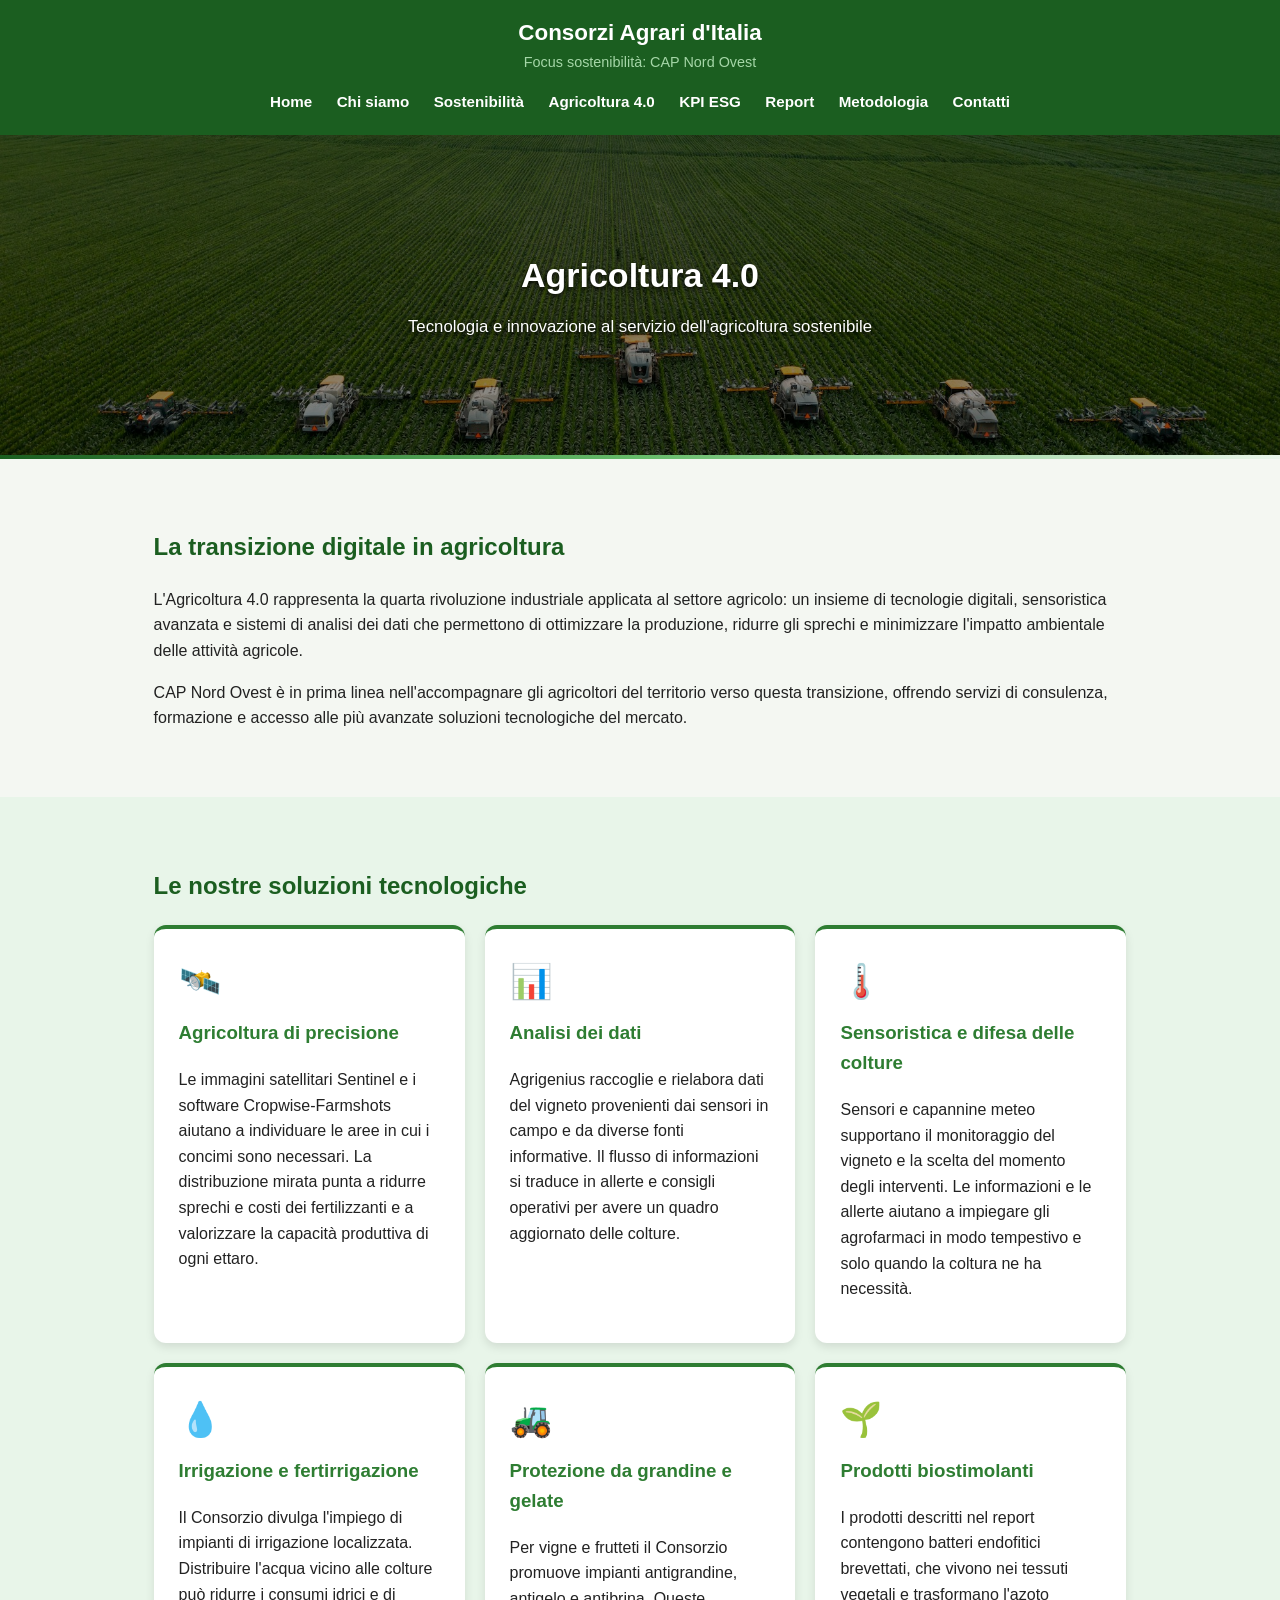
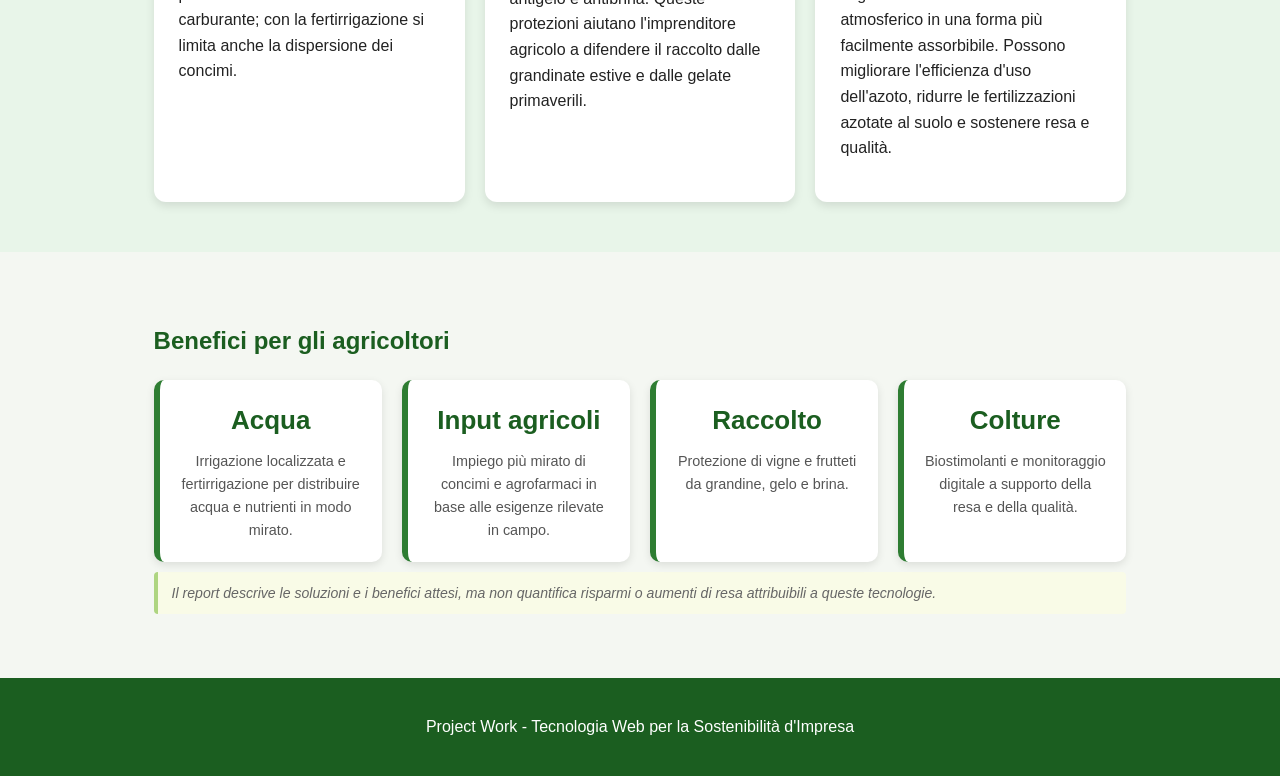
==== commit f27270f7: "Enhance sustainability report content with detailed methodologies and product descriptions - Updated" ====
--- a/agricoltura.html
+++ b/agricoltura.html
@@ -66,50 +66,56 @@
                 <div class="tech-icon">🛰️</div>
                 <h3>Agricoltura di precisione</h3>
                 <p>
-                    Utilizzo di immagini satellitari e droni per il monitoraggio delle colture,
-                    consentendo interventi mirati solo dove necessario e riducendo l'uso
-                    di input chimici fino al 20%.
+                    Le immagini satellitari Sentinel e i software Cropwise-Farmshots aiutano a
+                    individuare le aree in cui i concimi sono necessari. La distribuzione mirata
+                    punta a ridurre sprechi e costi dei fertilizzanti e a valorizzare la capacità
+                    produttiva di ogni ettaro.
                 </p>
             </div>
             <div class="tech-item">
                 <div class="tech-icon">📊</div>
                 <h3>Analisi dei dati</h3>
                 <p>
-                    Piattaforme digitali per la raccolta e l'analisi dei dati agronomici,
-                    metereologici e di mercato, a supporto delle decisioni degli agricoltori.
+                    Agrigenius raccoglie e rielabora dati del vigneto provenienti dai sensori in
+                    campo e da diverse fonti informative. Il flusso di informazioni si traduce in
+                    allerte e consigli operativi per avere un quadro aggiornato delle colture.
                 </p>
             </div>
             <div class="tech-item">
                 <div class="tech-icon">🌡️</div>
-                <h3>Sensoristica IoT</h3>
+                <h3>Sensoristica e difesa delle colture</h3>
                 <p>
-                    Sensori connessi per il monitoraggio in tempo reale di temperatura,
-                    umidità del suolo e stato delle colture, per irrigazioni e trattamenti
-                    ottimizzati.
+                    Sensori e capannine meteo supportano il monitoraggio del vigneto e la scelta
+                    del momento degli interventi. Le informazioni e le allerte aiutano a impiegare
+                    gli agrofarmaci in modo tempestivo e solo quando la coltura ne ha necessità.
+                </p>
+            </div>
+            <div class="tech-item">
+                <div class="tech-icon">💧</div>
+                <h3>Irrigazione e fertirrigazione</h3>
+                <p>
+                    Il Consorzio divulga l'impiego di impianti di irrigazione localizzata.
+                    Distribuire l'acqua vicino alle colture può ridurre i consumi idrici e di
+                    carburante; con la fertirrigazione si limita anche la dispersione dei concimi.
                 </p>
             </div>
             <div class="tech-item">
                 <div class="tech-icon">🚜</div>
-                <h3>Macchine connesse</h3>
+                <h3>Protezione da grandine e gelate</h3>
                 <p>
-                    Trattori e macchine agricole dotati di GPS e sistemi di guida automatica
-                    per lavorazioni di precisione e riduzione del consumo di carburante.
+                    Per vigne e frutteti il Consorzio promuove impianti antigrandine, antigelo e
+                    antibrina. Queste protezioni aiutano l'imprenditore agricolo a difendere il
+                    raccolto dalle grandinate estive e dalle gelate primaverili.
                 </p>
             </div>
             <div class="tech-item">
-                <div class="tech-icon">💻</div>
-                <h3>Consulenza digitale</h3>
+                <div class="tech-icon">🌱</div>
+                <h3>Prodotti biostimolanti</h3>
                 <p>
-                    Servizi di assistenza tecnica online e in presenza da parte di agronomi
-                    specializzati, accessibili tramite app e portale web dedicato.
-                </p>
-            </div>
-            <div class="tech-item">
-                <div class="tech-icon">🌾</div>
-                <h3>Gestione delle colture</h3>
-                <p>
-                    Software per la pianificazione delle rotazioni colturali, la gestione
-                    dei quaderni di campagna e la conformità alle normative PAC.
+                    I prodotti descritti nel report contengono batteri endofitici brevettati, che
+                    vivono nei tessuti vegetali e trasformano l'azoto atmosferico in una forma più
+                    facilmente assorbibile. Possono migliorare l'efficienza d'uso dell'azoto,
+                    ridurre le fertilizzazioni azotate al suolo e sostenere resa e qualità.
                 </p>
             </div>
         </div>
@@ -119,22 +125,23 @@
         <h2>Benefici per gli agricoltori</h2>
         <div class="kpi-container">
             <div class="kpi-box">
-                <h3>-20%</h3>
-                <p>Uso di fitofarmaci grazie alla precisione degli interventi</p>
+                <h3>Acqua</h3>
+                <p>Irrigazione localizzata e fertirrigazione per distribuire acqua e nutrienti in modo mirato.</p>
             </div>
             <div class="kpi-box">
-                <h3>-30%</h3>
-                <p>Consumo idrico con l'irrigazione di precisione</p>
+                <h3>Input agricoli</h3>
+                <p>Impiego più mirato di concimi e agrofarmaci in base alle esigenze rilevate in campo.</p>
             </div>
             <div class="kpi-box">
-                <h3>+15%</h3>
-                <p>Resa produttiva media nelle aziende che adottano le tecnologie</p>
+                <h3>Raccolto</h3>
+                <p>Protezione di vigne e frutteti da grandine, gelo e brina.</p>
             </div>
             <div class="kpi-box">
-                <h3>100%</h3>
-                <p>Tracciabilità di filiera garantita per i prodotti certificati</p>
+                <h3>Colture</h3>
+                <p>Biostimolanti e monitoraggio digitale a supporto della resa e della qualità.</p>
             </div>
         </div>
+        <p class="source-note">Il report descrive le soluzioni e i benefici attesi, ma non quantifica risparmi o aumenti di resa attribuibili a queste tecnologie.</p>
     </section>
 
     <footer class="footer">
--- a/css/style.css
+++ b/css/style.css
@@ -5,7 +5,7 @@
 /* Barre impilate verticalmente; ogni riga accosta etichetta, traccia e riempimento percentuale. */
 .bar-chart{display:flex;flex-direction:column;gap:10px}
 /* La larghezza inline definisce il valore; box-sizing include testo e padding nelle misure percentuali. */
-.bar-fill{height:100%;background:#2e7d32;border-radius:4px;display:flex;align-items:center;justify-content:flex-end;padding-right:6px;color:white;font-size:0.8em;font-weight:bold;min-width:28px;box-sizing:border-box}
+.bar-fill{height:100%;background:#2e7d32;border-radius:4px;display:flex;align-items:center;justify-content:flex-end;padding-right:6px;color:white;font-size:clamp(0.7em,1.8vw,0.8em);font-weight:bold;min-width:max-content;box-sizing:border-box;white-space:nowrap}
 .bar-fill.accent{background:#66bb6a}
 .bar-fill.alt{background:#388e3c}
 .bar-fill.alt2{background:#43a047}
@@ -32,9 +32,86 @@
 .cert-strip{background-color:#1b5e20;color:#fff;padding:36px 12%;display:flex;align-items:center;gap:50px;flex-wrap:wrap}
 .cert-strip .cert-label{font-size:0.78em;letter-spacing:0.1em;text-transform:uppercase;color:#fff;min-width:150px}
 /* ----- Grafici ESG – griglia ----- */
-.chart-card{background:white;border-radius:12px;padding:22px 20px 18px;box-shadow:0 4px 10px rgba(0,0,0,0.08)}
+.chart-card{height:100%;box-sizing:border-box;background:white;border-radius:12px;padding:22px 20px 18px;box-shadow:0 4px 10px rgba(0,0,0,0.08)}
 .chart-card h3{color:#1b5e20;margin:0 0 14px 0;font-size:0.97em;border-bottom:2px solid #e8f5e9;padding-bottom:8px}
+.chart-category-title{color:#1b5e20;margin:34px 0 -4px}
+.chart-note{font-size:0.82em;color:#555;line-height:1.45;margin:12px 0 0}
+.scale-key-note{display:flex;align-items:center;gap:10px;color:#555;font-size:0.86em}
+.scale-key-ramp{width:126px;height:12px;border-radius:3px;flex-shrink:0;background:linear-gradient(to right,#56b4e9 0% 11%,#e69f00 11% 22%,#009e73 22% 33%,#d55e00 33% 44%,#cc79a7 44% 55%,#0072b2 55% 66%,#f0e442 66% 77%,#1b5e20 77% 88%,#332288 88% 100%)}
+.chart-metric{display:flex;align-items:baseline;gap:12px;padding:12px 0;color:#555}
+.chart-metric strong{color:#1b5e20;font-size:2.6em;line-height:1}
 .chart-legend{display:flex;flex-direction:column;gap:8px;font-size:0.87em}
+.chart-legend-row{display:flex;align-items:center;gap:8px;color:#444;font-size:0.88em}
+.chart-swatch{width:12px;height:12px;border-radius:3px;flex-shrink:0}
+.charts-grid .scale-1{--chart-scale:#56b4e9;--chart-ink:#12313f}
+.charts-grid .scale-2{--chart-scale:#e69f00;--chart-ink:#302100}
+.charts-grid .scale-3{--chart-scale:#009e73;--chart-ink:#fff}
+.charts-grid .scale-4{--chart-scale:#d55e00;--chart-ink:#fff}
+.charts-grid .scale-5{--chart-scale:#cc79a7;--chart-ink:#30182a}
+.charts-grid .scale-6{--chart-scale:#0072b2;--chart-ink:#fff}
+.charts-grid .scale-7{--chart-scale:#f0e442;--chart-ink:#302d00}
+.charts-grid .scale-8{--chart-scale:#1b5e20;--chart-ink:#fff}
+.charts-grid .scale-9{--chart-scale:#332288;--chart-ink:#fff}
+.chart-swatch,.scale-marker{background:var(--chart-scale)}
+.age-under-30{--chart-scale:#56b4e9}
+.age-30-50{--chart-scale:#e69f00}
+.age-over-50{--chart-scale:#009e73}
+.chart-swatch.age-under-30,.chart-swatch.age-30-50,.chart-swatch.age-over-50{background:var(--chart-scale)}
+.donut-large{width:132px;height:132px}
+.donut-large .donut-hole{width:82px;height:82px}
+.share-list{display:grid;gap:10px}
+.segment-chart{display:flex;width:100%;height:44px;border-radius:8px;overflow:hidden;background:#eef5e9}
+.segment-chart span{display:flex;align-items:center;justify-content:center;min-width:0;background:var(--chart-scale);color:#fff;font-weight:bold;font-size:0.76em}
+.segment-chart span+span{border-left:2px solid #fff}
+.lollipop-list{display:grid;gap:13px}
+.lollipop-row{display:grid;grid-template-columns:minmax(72px,0.9fr) minmax(55px,1fr) 54px;align-items:center;gap:6px;font-size:0.82em}
+.lollipop-label{color:#555;line-height:1.2}
+.lollipop-value{text-align:right;font-weight:bold;color:#333;white-space:nowrap}
+.lollipop-track{height:22px;position:relative;background:linear-gradient(to bottom,transparent 10px,#dce8d8 10px,#dce8d8 12px,transparent 12px)}
+.lollipop-track:before,.lollipop-track:after{content:"";position:absolute;top:7px;height:8px;border-left:1px solid #d5dfd1}
+.lollipop-track:before{left:0}
+.lollipop-track:after{right:0}
+.scale-marker{position:absolute;top:4px;left:var(--marker-position);width:14px;height:14px;border:2px solid #fff;border-radius:50%;box-shadow:0 0 0 1px var(--chart-scale);transform:translateX(-50%)}
+.range-segment{position:absolute;top:7px;left:var(--range-start);width:var(--range-width);height:8px;border-radius:8px;background:var(--chart-scale)}
+.chart-axis{display:flex;justify-content:space-between;margin:5px 60px 0 78px;color:#777;font-size:0.7em}
+.stakeholder-tree{padding:5px 0 0;text-align:center}
+.stakeholder-root{position:relative;display:grid;gap:2px;width:max-content;max-width:100%;margin:0 auto;padding:10px 16px;border-radius:8px;background:#332288;color:#fff;font-size:0.84em}
+.stakeholder-root strong{font-size:1.05em}
+.stakeholder-root:after{position:absolute;top:100%;left:50%;height:22px;border-left:2px solid #cbd5e1;content:""}
+.stakeholder-branches{position:relative;display:grid;grid-template-columns:repeat(3,minmax(0,1fr));gap:10px;margin-top:22px;padding-top:16px}
+.stakeholder-branches:before{position:absolute;top:0;left:16.5%;right:16.5%;border-top:2px solid #cbd5e1;content:""}
+.stakeholder-branch{position:relative;min-width:0;padding:0 8px 8px;border:1px solid #dfe6f2;border-top:3px solid #0072b2;border-radius:7px;background:#f8fafc;text-align:left}
+.stakeholder-branch:before{position:absolute;bottom:100%;left:50%;height:16px;border-left:2px solid #cbd5e1;content:""}
+.stakeholder-branch:nth-child(2){border-top-color:#009e73}
+.stakeholder-branch:nth-child(3){border-top-color:#d55e00}
+.stakeholder-branch h4{margin:8px 0 5px;color:#332288;font-size:0.78em;line-height:1.2}
+.stakeholder-branch ul{list-style:none;margin:0;padding:0}
+.stakeholder-branch li{margin-top:5px;padding:5px 6px;border-left:2px solid #56b4e9;border-radius:0 4px 4px 0;background:#fff;color:#444;font-size:0.7em;line-height:1.25}
+.stakeholder-branch:nth-child(2) li{border-left-color:#009e73}
+.stakeholder-branch:nth-child(3) li{border-left-color:#d55e00}
+.zero-stat{width:122px;height:122px;margin:6px auto 12px;border-radius:50%;display:grid;place-items:center;background:conic-gradient(#dcedc8 0 100%)}
+.zero-stat span{width:88px;height:88px;border-radius:50%;display:grid;place-items:center;background:white;color:#1b5e20;font-size:2.3em;font-weight:bold}
+.year-pair{display:grid;grid-template-columns:1fr 1fr;gap:12px}
+.year-value{padding:14px 12px;border-top:5px solid var(--chart-scale);border-radius:7px;background:#f7faf6;text-align:center}
+.year-value span{display:block;color:#666;font-size:0.8em}
+.year-value strong{display:block;margin:4px 0;color:var(--chart-scale);font-size:1.15em}
+.year-value small{color:#555}
+.dot-legend{display:flex;flex-wrap:wrap;gap:12px;margin:0 0 12px;color:#555;font-size:0.78em}
+.dot-legend span{display:inline-flex;align-items:center;gap:6px}
+.dot-key{width:10px;height:10px;border-radius:50%;background:#1b5e20}
+.dot-key.year-2023{background:#a5d6a7;border:2px solid #1b5e20}
+.investment-list{display:grid;gap:11px}
+.investment-row{display:grid;grid-template-columns:1fr;gap:3px;padding-bottom:7px;border-bottom:1px solid #edf2eb}
+.investment-row:last-child{padding-bottom:0;border-bottom:0}
+.investment-label{color:#555;font-size:0.78em;line-height:1.15}
+.investment-year-line{display:grid;grid-template-columns:22px minmax(48px,1fr) 66px;align-items:center;gap:6px}
+.investment-year{font-size:0.68em;color:#666}
+.investment-track{height:15px;position:relative;margin:0 5px;background:linear-gradient(to bottom,transparent 6px,#dce8d8 6px,#dce8d8 8px,transparent 8px)}
+.investment-point{position:absolute;top:1px;left:var(--marker-position);width:10px;height:10px;border:2px solid #fff;border-radius:50%;background:var(--chart-scale);box-shadow:0 0 0 1px var(--chart-scale);transform:translateX(-50%)}
+.investment-point.year-2023{border:2px solid var(--chart-scale);background:#fff}
+.investment-value{font-size:0.7em;color:#555}
+.investment-missing{grid-column:2/4;color:#777;font-size:0.7em;font-style:italic}
+.investment-axis{margin:4px 72px 0 29px}
 /* Grafici */
 /* Griglia responsiva: auto-fit crea le colonne che entrano, con larghezza minima di 280px. */
 .charts-grid{display:grid;grid-template-columns:repeat(auto-fit,minmax(280px,1fr));gap:22px;margin-top:24px}
@@ -86,15 +163,59 @@
 .esg-block{margin-bottom:50px}
 .esg-heading{display:flex;align-items:center;gap:14px;margin-bottom:18px}
 .esg-heading h2{color:#1b5e20;margin:0}
-.estimate-box{background:white;border-radius:10px;padding:20px;box-shadow:0 3px 8px rgba(0,0,0,0.08);border-top:4px solid #66bb6a;text-align:center}
-.estimate-box .est-label{font-size:0.82em;text-transform:uppercase;letter-spacing:0.07em;color:#777;margin-bottom:6px}
-.estimate-box .est-note{font-size:0.85em;color:#555}
-.estimate-box .est-value{font-size:1.7em;font-weight:bold;color:#1b5e20;line-height:1.1;margin-bottom:6px}
+.estimate-intro{max-width:900px;line-height:1.6;color:#444}
+.estimate-intro a{color:#1b5e20;font-weight:700}
+.estimate-group-title{margin:30px 0 0;color:#1b5e20;font-size:1.15em}
+.estimate-box{display:flex;flex-direction:column;align-items:stretch;min-width:0;background:white;border-radius:10px;padding:22px;box-shadow:0 3px 8px rgba(0,0,0,0.08);border-top:4px solid #66bb6a;text-align:left}
+.estimate-box .est-label{font-size:0.82em;text-transform:none;letter-spacing:0;color:#333;font-weight:700;line-height:1.4;margin:0 0 14px}
+.estimate-box .est-note{font-size:0.92em;color:#444;line-height:1.55;margin:0}
+.estimate-box .est-value{font-size:clamp(1.45em,2.2vw,1.9em);font-weight:bold;color:#1b5e20;line-height:1.25;margin:0 0 12px;font-variant-numeric:tabular-nums;overflow-wrap:anywhere}
+.estimate-box .trend-up,.estimate-box .trend-down,.estimate-box .trend-stable{display:inline-flex;align-items:center;align-self:flex-start;margin-top:14px;padding:5px 9px;border-radius:999px;background:#f1f5f1;font-size:0.78em;line-height:1.3}
+.estimate-box .trend-up{color:#1b5e20;background:#e8f5e9}
+.estimate-box .trend-down{color:#9b2c2c;background:#fceeee}
+.estimate-box .trend-stable{color:#775b08;background:#fff7dd}
+.estimate-values{display:grid;grid-template-columns:repeat(2,minmax(0,1fr));gap:8px}
+.estimate-values>div,.estimate-scenarios>div{display:flex;flex-direction:column;gap:4px;min-width:0;padding:10px 12px;border-radius:8px;background:#f5f8f5}
+.estimate-values span,.estimate-baseline span,.estimate-scenarios span{font-size:0.76em;color:#666}
+.estimate-values strong,.estimate-baseline strong,.estimate-scenarios strong{font-size:1.05em;line-height:1.3;color:#234b2a;font-variant-numeric:tabular-nums;overflow-wrap:anywhere}
+.estimate-values .estimate-projection{background:#e8f5e9}
+.estimate-values .estimate-projection strong{color:#1b5e20}
+.estimate-growth-card{margin-top:14px;border-top-color:#2e7d32}
+.estimate-growth-heading{display:flex;align-items:flex-start;justify-content:space-between;gap:18px}
+.estimate-growth-heading .est-label{font-size:1.05em;margin-bottom:6px}
+.estimate-growth-heading .estimate-status{flex-shrink:0;margin-top:0}
+.estimate-growth-layout{display:grid;grid-template-columns:minmax(0,0.9fr) minmax(0,1.1fr);gap:22px;margin-top:18px}
+.estimate-growth-layout h5{margin:0 0 12px;color:#1b5e20;font-size:0.98em}
+.estimate-growth-scenario,.estimate-growth-levers{min-width:0;padding:16px;border-radius:9px;background:#f6f9f6}
+.estimate-growth-values{grid-template-columns:repeat(3,minmax(0,1fr))}
+.estimate-growth-values>div{padding:9px}
+.estimate-growth-values strong{font-size:0.98em}
+.estimate-growth-levers ul{margin:0;padding-left:19px;color:#444;font-size:0.9em;line-height:1.5}
+.estimate-growth-levers li+li{margin-top:8px}
+.estimate-growth-levers .est-note{margin-top:12px;padding-top:10px;border-top:1px solid #dfe8df;font-size:0.84em}
+.estimate-change{display:flex;flex-wrap:wrap;justify-content:space-between;gap:4px 12px;margin:12px 0;color:#444;font-size:0.84em}
+.estimate-change strong{color:#333}
+.estimate-investment-context{display:flex;flex-direction:column;align-items:flex-start;gap:4px;margin:0 0 12px;padding:10px 12px;border-left:3px solid #d5b25c;border-radius:4px;background:#fff9e8;font-size:0.84em;text-align:left}
+.estimate-investment-context strong{color:#5d4b1b}
+.estimate-investment-context span{font-weight:700;color:#5d4b1b;font-variant-numeric:tabular-nums}
+.estimate-investment-context small{flex-basis:100%;color:#665f4b;line-height:1.45}
+.estimate-change span{font-variant-numeric:tabular-nums}
+.estimate-baseline{display:flex;align-items:center;justify-content:space-between;gap:12px;margin:0 0 10px;padding:10px 12px;background:#f5f8f5;border-radius:8px}
+.estimate-scenarios{display:grid;grid-template-columns:repeat(2,minmax(0,1fr));gap:8px;margin-bottom:12px}
+.estimate-hours{margin:0 0 12px}
+.estimate-hours>div{display:flex;justify-content:space-between;gap:12px;padding:7px 0;border-bottom:1px solid #e8eee8}
+.estimate-hours>div:last-child{border-bottom:0}
+.estimate-hours dt{color:#555;font-size:0.88em}
+.estimate-hours dd{margin:0;color:#1b5e20;font-weight:700;font-variant-numeric:tabular-nums}
+.estimate-status{display:inline-flex;align-self:flex-start;margin-top:14px;padding:5px 9px;border-radius:999px;font-size:0.76em;font-weight:700;line-height:1.35}
+.status-projection{background:#e8f5e9;color:#1b5e20}
+.status-scenario{background:#fff5d8;color:#775b08}
+.status-data{background:#eef1f3;color:#4d5961}
 .estimate-disclaimer{font-size:0.88em;color:#777;font-style:italic;margin-top:18px;padding:10px 14px;background:#fff9e6;border-left:4px solid #ffd54f;border-radius:4px}
 /* Stime */
 /* ----- Stime / proiezioni ----- */
 /* ----- Sezione stime (kpi.html) ----- */
-.estimate-grid{display:grid;grid-template-columns:repeat(auto-fit,minmax(200px,1fr));gap:18px;margin-top:24px}
+.estimate-grid{display:grid;grid-template-columns:repeat(2,minmax(0,1fr));gap:18px;margin-top:14px}
 /* ----- Immagine banner ----- */
 /* ----- Footer ----- */
 .footer{background-color:#1b5e20;color:white;text-align:center;padding:20px}
@@ -240,16 +361,38 @@
 .trend-stable{color:#c59211;font-size:0.9em;font-weight:bold}
 .trend-up{color:#66bb6a;font-size:0.9em;font-weight:bold}
 .val{font-weight:bold;color:#1b5e20}
+.performance-table td.val{font-weight:normal}
 /* 900px – griglia temi a 2 colonne */
 /* =========================================================
    RESPONSIVE
    ========================================================= */
 @media (max-width:900px){
 .temi-grid{grid-template-columns:1fr 1fr}
+.estimate-growth-layout{grid-template-columns:1fr}
+}
+@media (max-width:640px){
+.stakeholder-branches{grid-template-columns:1fr;gap:8px;margin-top:22px;padding-top:0}
+.stakeholder-branches:before,.stakeholder-branch:before{display:none}
+.stakeholder-root:after{height:16px}
+.stakeholder-branch{padding:0 10px 8px}
+.stakeholder-branch h4{font-size:0.82em}
+.stakeholder-branch li{font-size:0.78em}
 }
 /* 768px – mobile general */
 @media screen and (max-width:768px){
-.bar-name{min-width:80px;font-size:0.8em}
+.estimate-grid{grid-template-columns:1fr;gap:14px}
+.estimate-group-title{margin-top:24px}
+.estimate-box{padding:20px}
+.estimate-box .est-value{font-size:1.55em}
+.estimate-growth-card{padding:18px}
+.estimate-growth-heading{flex-direction:column;gap:8px}
+.estimate-growth-layout{gap:12px;margin-top:14px}
+.estimate-growth-scenario,.estimate-growth-levers{padding:13px}
+.estimate-growth-values>div{padding:8px 6px}
+.estimate-growth-values strong{font-size:0.88em}
+.bar-row{align-items:stretch;flex-direction:column;gap:4px}
+.bar-name{min-width:0;font-size:0.8em;text-align:left}
+.bar-track{flex:none;width:100%}
 .cards{flex-direction:column}
 .cert-strip{gap:16px;padding:28px 6%}
 .charts-grid{grid-template-columns:1fr}
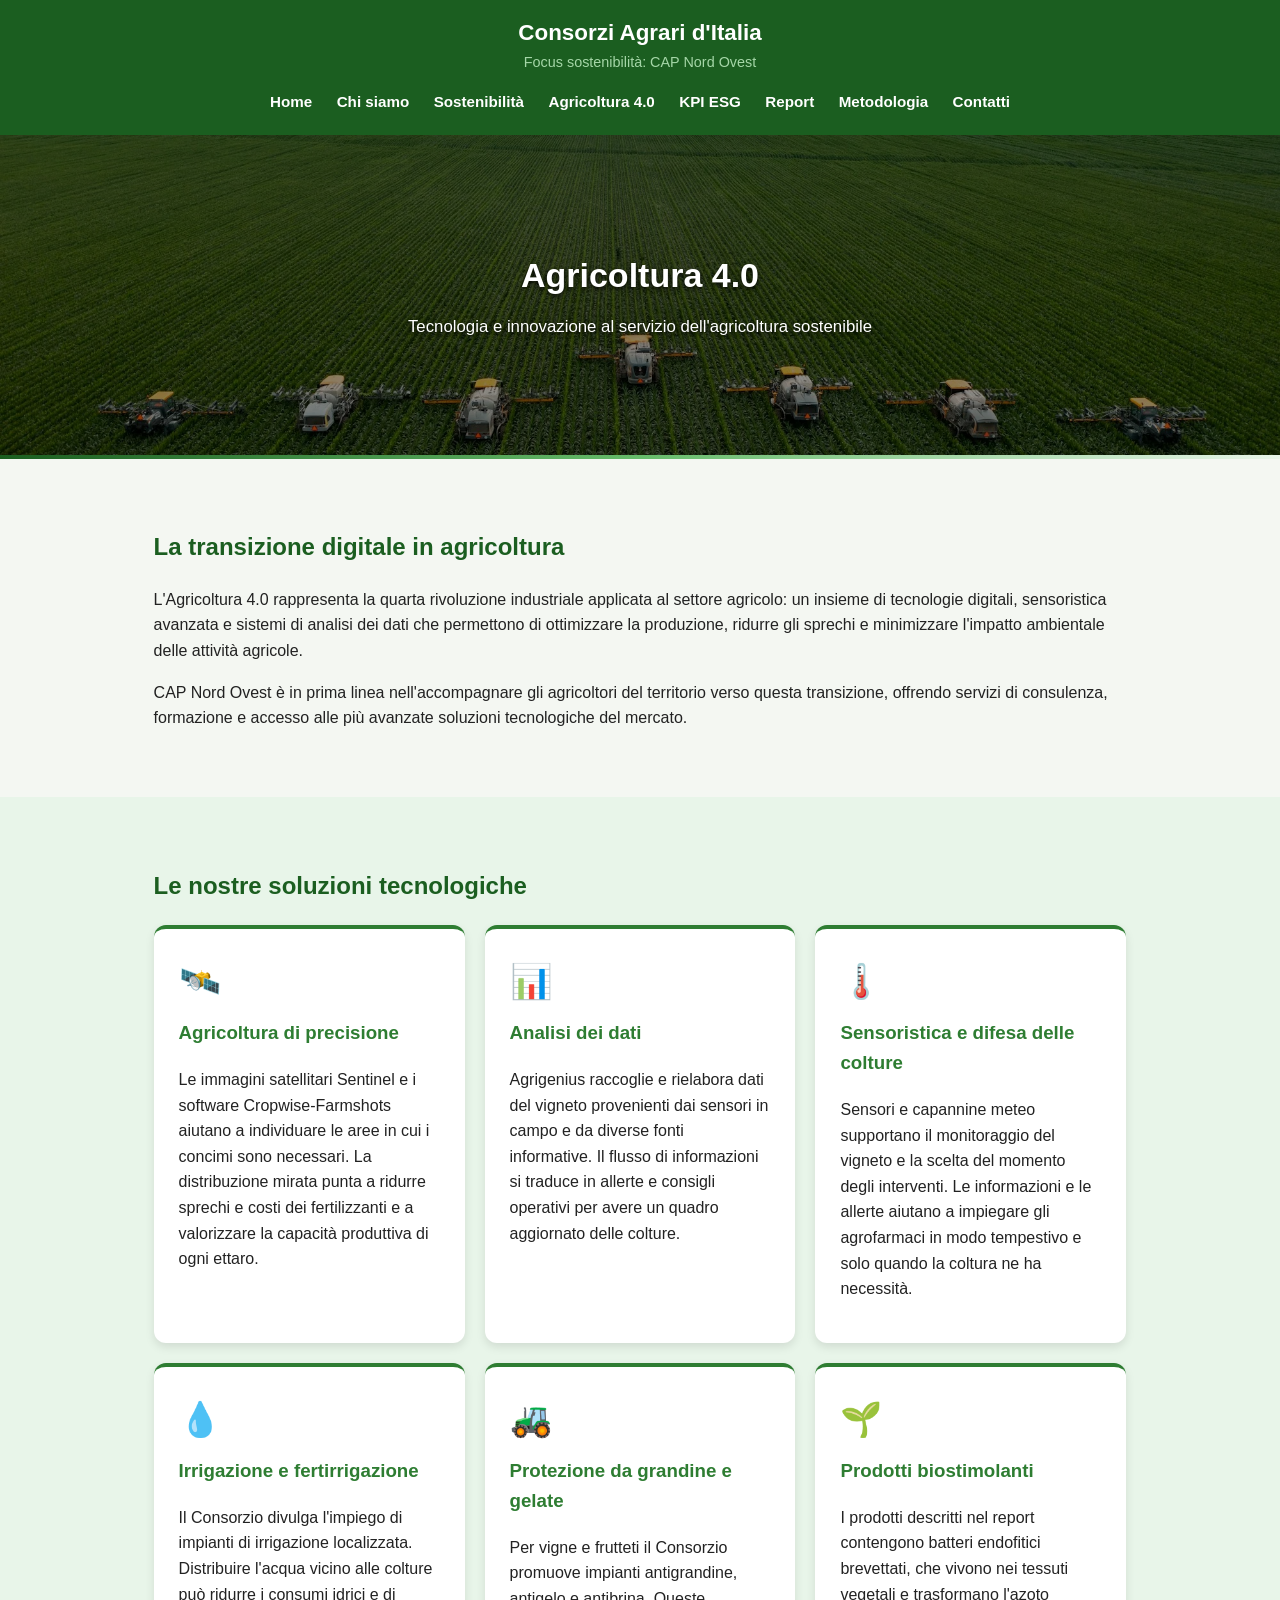
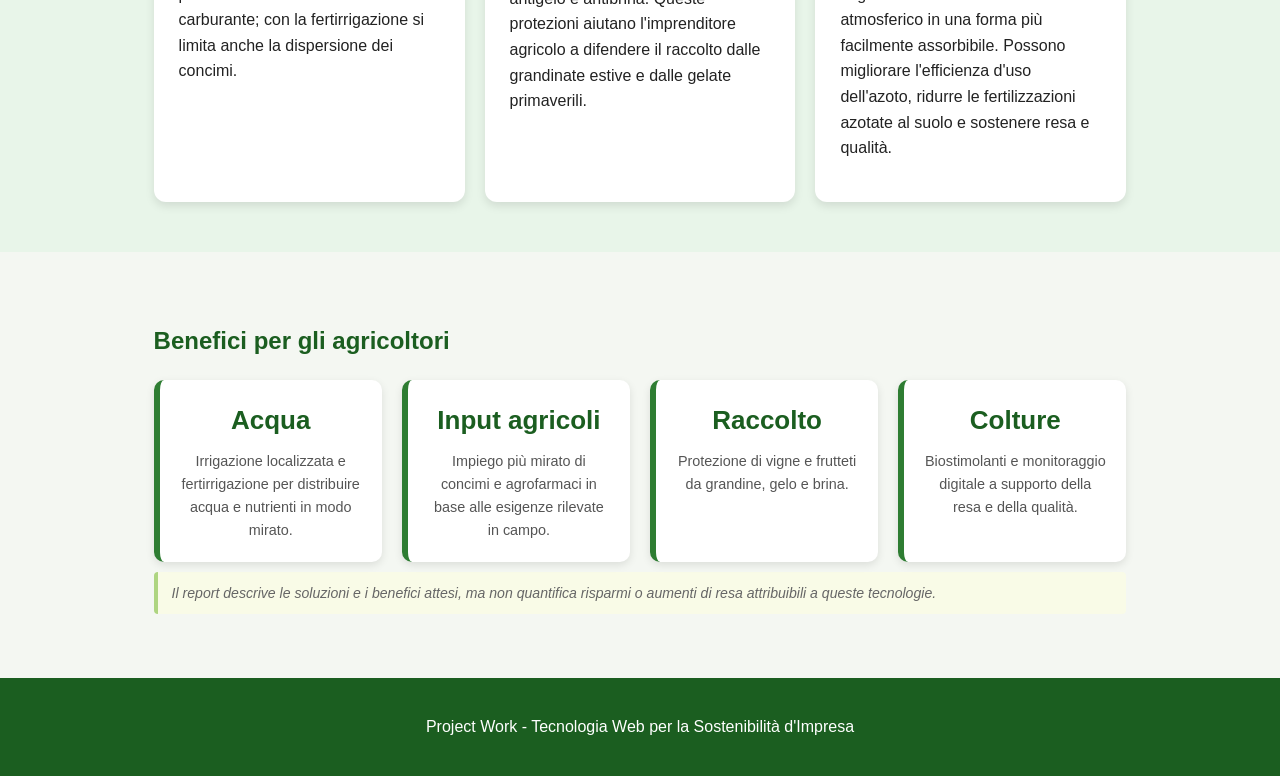
==== commit e69ab2ab: "Refactor code structure for improved readability and maintainability. Images format change for SEO i" ====
--- a/agricoltura.html
+++ b/agricoltura.html
@@ -2,12 +2,13 @@
 <html lang="it">
 
 <head>
+    <!-- SEO e performance: lang=it, titolo e description descrivono il sito; preload/fetchpriority alta anticipano l'immagine hero, il cui alt ne descrive il contenuto. -->
     <meta charset="UTF-8">
     <meta name="viewport" content="width=device-width, initial-scale=1.0">
     <meta name="description" content="Sito web di analisi della sostenibilità d'impresa di CAP Nord Ovest, cooperativa del sistema Consorzi Agrari d'Italia, basata sul Bilancio di Sostenibilità 2024.">
     <title>Agricoltura 4.0 - CAP Nord Ovest</title>
     <!-- Precarica l'immagine hero, elemento visivo principale della pagina. -->
-    <link rel="preload" as="image" href="img/agricoltura.jpg" fetchpriority="high">
+    <link rel="preload" as="image" href="img/agricoltura.webp" fetchpriority="high">
     <link rel="stylesheet" href="css/style.css">
 </head>
 
@@ -35,10 +36,12 @@
         </nav>
     </header>
 
+    <!-- Landmark principale della pagina per la navigazione con screen reader. -->
+    <main>
     <!-- Hero Agricoltura 4.0: tecnologie e macchine agricole di precisione. -->
     <section class="hero-img">
         <!-- L'immagine hero ha priorità alta per favorire il caricamento dell'LCP. -->
-        <img src="img/agricoltura.jpg" alt="Macchine agricole di precisione al lavoro in un campo di mais" fetchpriority="high" decoding="async">
+        <img src="img/agricoltura.webp" alt="Macchine agricole di precisione al lavoro in un campo di mais" fetchpriority="high" decoding="async">
         <h2>Agricoltura 4.0</h2>
         <p>Tecnologia e innovazione al servizio dell'agricoltura sostenibile</p>
     </section>
@@ -144,6 +147,7 @@
         <p class="source-note">Il report descrive le soluzioni e i benefici attesi, ma non quantifica risparmi o aumenti di resa attribuibili a queste tecnologie.</p>
     </section>
 
+    </main>
     <footer class="footer">
         <p>Project Work - Tecnologia Web per la Sostenibilità d'Impresa</p>
     </footer>
--- a/css/style.css
+++ b/css/style.css
@@ -1,21 +1,12 @@
 /* =========================================================
    style.css – Foglio di stile unico per tutto il sito
+
+   Le regole di base associano selettori di classe agli elementi HTML (per
+   esempio .charts-grid, .kpi-table e .menu). Le classi descrivono il ruolo
+   visivo dei blocchi; le media query, più avanti, sovrascrivono solo le
+   proprietà necessarie alle diverse larghezze e alle preferenze di movimento.
    ========================================================= */
 .archive-note{font-size:0.9em;color:#666;margin-top:28px;padding:12px 16px;background:#f4f7f2;border-radius:8px}
-/* Barre impilate verticalmente; ogni riga accosta etichetta, traccia e riempimento percentuale. */
-.bar-chart{display:flex;flex-direction:column;gap:10px}
-/* La larghezza inline definisce il valore; box-sizing include testo e padding nelle misure percentuali. */
-.bar-fill{height:100%;background:#2e7d32;border-radius:4px;display:flex;align-items:center;justify-content:flex-end;padding-right:6px;color:white;font-size:clamp(0.7em,1.8vw,0.8em);font-weight:bold;min-width:max-content;box-sizing:border-box;white-space:nowrap}
-.bar-fill.accent{background:#66bb6a}
-.bar-fill.alt{background:#388e3c}
-.bar-fill.alt2{background:#43a047}
-.bar-fill.dark{background:#1b5e20}
-.bar-fill.warn{background:#e57373}
-.bar-name{min-width:96px;color:#555;text-align:right;flex-shrink:0;line-height:1.2}
-/* Barre orizzontali */
-.bar-row{display:flex;align-items:center;gap:8px;font-size:0.85em}
-/* Traccia della barra: il riempimento figlio può occupare una quota della larghezza disponibile. */
-.bar-track{flex:1;background:#e8f5e9;border-radius:4px;height:24px;overflow:hidden}
 /* ----- Base ----- */
 body{margin:0;font-family:Arial,Helvetica,sans-serif;background-color:#f4f7f2;color:#222;line-height:1.6;overflow-x:hidden}
 .btn-outline{display:inline-block;background:white;color:#2e7d32;border:2px solid #2e7d32;padding:12px 22px;border-radius:8px;text-decoration:none;font-weight:bold}
@@ -31,16 +22,17 @@
 /* ----- Strip certificazioni (index.html) ----- */
 .cert-strip{background-color:#1b5e20;color:#fff;padding:36px 12%;display:flex;align-items:center;gap:50px;flex-wrap:wrap}
 .cert-strip .cert-label{font-size:0.78em;letter-spacing:0.1em;text-transform:uppercase;color:#fff;min-width:150px}
-/* ----- Grafici ESG – griglia ----- */
+/* ----- Grafici ESG – griglia e componenti -----
+   Queste classi compongono le card e le legende dei grafici in kpi.html.
+   I valori scale-* impostano variabili colore riutilizzate da swatch e marker;
+   le posizioni quantitative arrivano dalle custom properties inline nel markup
+   (per esempio --marker-position e --range-width), mentre i donut usano il
+   conic-gradient inline per allineare i settori alle percentuali pubblicate.
+*/
 .chart-card{height:100%;box-sizing:border-box;background:white;border-radius:12px;padding:22px 20px 18px;box-shadow:0 4px 10px rgba(0,0,0,0.08)}
 .chart-card h3{color:#1b5e20;margin:0 0 14px 0;font-size:0.97em;border-bottom:2px solid #e8f5e9;padding-bottom:8px}
 .chart-category-title{color:#1b5e20;margin:34px 0 -4px}
 .chart-note{font-size:0.82em;color:#555;line-height:1.45;margin:12px 0 0}
-.scale-key-note{display:flex;align-items:center;gap:10px;color:#555;font-size:0.86em}
-.scale-key-ramp{width:126px;height:12px;border-radius:3px;flex-shrink:0;background:linear-gradient(to right,#56b4e9 0% 11%,#e69f00 11% 22%,#009e73 22% 33%,#d55e00 33% 44%,#cc79a7 44% 55%,#0072b2 55% 66%,#f0e442 66% 77%,#1b5e20 77% 88%,#332288 88% 100%)}
-.chart-metric{display:flex;align-items:baseline;gap:12px;padding:12px 0;color:#555}
-.chart-metric strong{color:#1b5e20;font-size:2.6em;line-height:1}
-.chart-legend{display:flex;flex-direction:column;gap:8px;font-size:0.87em}
 .chart-legend-row{display:flex;align-items:center;gap:8px;color:#444;font-size:0.88em}
 .chart-swatch{width:12px;height:12px;border-radius:3px;flex-shrink:0}
 .charts-grid .scale-1{--chart-scale:#56b4e9;--chart-ink:#12313f}
@@ -73,7 +65,7 @@
 .lollipop-track:after{right:0}
 .scale-marker{position:absolute;top:4px;left:var(--marker-position);width:14px;height:14px;border:2px solid #fff;border-radius:50%;box-shadow:0 0 0 1px var(--chart-scale);transform:translateX(-50%)}
 .range-segment{position:absolute;top:7px;left:var(--range-start);width:var(--range-width);height:8px;border-radius:8px;background:var(--chart-scale)}
-.chart-axis{display:flex;justify-content:space-between;margin:5px 60px 0 78px;color:#777;font-size:0.7em}
+.chart-axis{display:flex;justify-content:space-between;margin:5px 60px 0 78px;color:#666;font-size:0.7em}
 .stakeholder-tree{padding:5px 0 0;text-align:center}
 .stakeholder-root{position:relative;display:grid;gap:2px;width:max-content;max-width:100%;margin:0 auto;padding:10px 16px;border-radius:8px;background:#332288;color:#fff;font-size:0.84em}
 .stakeholder-root strong{font-size:1.05em}
@@ -110,18 +102,11 @@
 .investment-point{position:absolute;top:1px;left:var(--marker-position);width:10px;height:10px;border:2px solid #fff;border-radius:50%;background:var(--chart-scale);box-shadow:0 0 0 1px var(--chart-scale);transform:translateX(-50%)}
 .investment-point.year-2023{border:2px solid var(--chart-scale);background:#fff}
 .investment-value{font-size:0.7em;color:#555}
-.investment-missing{grid-column:2/4;color:#777;font-size:0.7em;font-style:italic}
+.investment-missing{grid-column:2/4;color:#666;font-size:0.7em;font-style:italic}
 .investment-axis{margin:4px 72px 0 29px}
-/* Grafici */
 /* Griglia responsiva: auto-fit crea le colonne che entrano, con larghezza minima di 280px. */
 .charts-grid{display:grid;grid-template-columns:repeat(auto-fit,minmax(280px,1fr));gap:22px;margin-top:24px}
 .coming-soon-card{background:#f9f9f9;border:2px dashed #ccc;border-radius:12px;padding:24px 30px;color:#aaa;font-style:italic;text-align:center}
-.compare-bar-row{display:flex;align-items:center;gap:6px;font-size:0.8em}
-/* Barre comparative (confronto anni) */
-/* Righe affiancano l'anno alla barra; la stessa struttura consente confronti visivi coerenti. */
-.compare-bars{display:flex;flex-direction:column;gap:3px}
-.compare-row{margin-bottom:14px}
-.compare-year{width:30px;color:#888;flex-shrink:0;font-size:0.9em}
 /* ----- Contatti (contatti.html) ----- */
 .contact-card{background:white;border-radius:12px;padding:26px;box-shadow:0 4px 10px rgba(0,0,0,0.1);border-top:4px solid #2e7d32}
 .contact-card a{color:#2e7d32;font-weight:bold;text-decoration:none}
@@ -154,7 +139,7 @@
 .donut:hover{transform:scale(1.05);filter:drop-shadow(0 3px 4px rgba(27,94,32,0.25))}
 /* Un cerchio bianco interno trasforma il grafico a torta in un anello; Flex centra totale e unità. */
 .donut-hole{width:66px;height:66px;border-radius:50%;background:white;display:flex;flex-direction:column;align-items:center;justify-content:center;font-weight:bold;color:#1b5e20}
-.donut-hole small{font-size:0.65em;color:#888}
+.donut-hole small{font-size:0.65em;color:#666}
 .donut-hole span{font-size:1.3em;line-height:1.1}
 /* Contenitore flessibile per affiancare il grafico ad anello alla sua legenda. */
 .donut-wrap{display:flex;align-items:center;gap:18px}
@@ -169,11 +154,6 @@
 .estimate-box{display:flex;flex-direction:column;align-items:stretch;min-width:0;background:white;border-radius:10px;padding:22px;box-shadow:0 3px 8px rgba(0,0,0,0.08);border-top:4px solid #66bb6a;text-align:left}
 .estimate-box .est-label{font-size:0.82em;text-transform:none;letter-spacing:0;color:#333;font-weight:700;line-height:1.4;margin:0 0 14px}
 .estimate-box .est-note{font-size:0.92em;color:#444;line-height:1.55;margin:0}
-.estimate-box .est-value{font-size:clamp(1.45em,2.2vw,1.9em);font-weight:bold;color:#1b5e20;line-height:1.25;margin:0 0 12px;font-variant-numeric:tabular-nums;overflow-wrap:anywhere}
-.estimate-box .trend-up,.estimate-box .trend-down,.estimate-box .trend-stable{display:inline-flex;align-items:center;align-self:flex-start;margin-top:14px;padding:5px 9px;border-radius:999px;background:#f1f5f1;font-size:0.78em;line-height:1.3}
-.estimate-box .trend-up{color:#1b5e20;background:#e8f5e9}
-.estimate-box .trend-down{color:#9b2c2c;background:#fceeee}
-.estimate-box .trend-stable{color:#775b08;background:#fff7dd}
 .estimate-values{display:grid;grid-template-columns:repeat(2,minmax(0,1fr));gap:8px}
 .estimate-values>div,.estimate-scenarios>div{display:flex;flex-direction:column;gap:4px;min-width:0;padding:10px 12px;border-radius:8px;background:#f5f8f5}
 .estimate-values span,.estimate-baseline span,.estimate-scenarios span{font-size:0.76em;color:#666}
@@ -211,12 +191,10 @@
 .status-projection{background:#e8f5e9;color:#1b5e20}
 .status-scenario{background:#fff5d8;color:#775b08}
 .status-data{background:#eef1f3;color:#4d5961}
-.estimate-disclaimer{font-size:0.88em;color:#777;font-style:italic;margin-top:18px;padding:10px 14px;background:#fff9e6;border-left:4px solid #ffd54f;border-radius:4px}
-/* Stime */
+.estimate-disclaimer{font-size:0.88em;color:#666;font-style:italic;margin-top:18px;padding:10px 14px;background:#fff9e6;border-left:4px solid #ffd54f;border-radius:4px}
 /* ----- Stime / proiezioni ----- */
 /* ----- Sezione stime (kpi.html) ----- */
 .estimate-grid{display:grid;grid-template-columns:repeat(2,minmax(0,1fr));gap:18px;margin-top:14px}
-/* ----- Immagine banner ----- */
 /* ----- Footer ----- */
 .footer{background-color:#1b5e20;color:white;text-align:center;padding:20px}
 .green{background-color:#e8f5e9}
@@ -226,7 +204,11 @@
 .gri-table th{background-color:#2e7d32;color:white;padding:12px 16px;text-align:left}
 .gri-table tr:hover td{background-color:#f4faf4}
 .gri-table tr:last-child td{border-bottom:none}
-/* ----- Header ----- */
+/* ----- Header e hero delle pagine -----
+   Le classi corrispondono a header/nav e section.hero-img del markup.
+   L'immagine del hero copre il contenitore; titolo e testo restano sopra
+   l'immagine grazie al posizionamento e all'ombra del testo.
+*/
 .header{background-color:#1b5e20;color:white;text-align:center;padding:20px 25px}
 .header-inner{display:flex;align-items:center;justify-content:center;position:relative}
 /* ----- Hero generico (report.html) ----- */
@@ -249,7 +231,11 @@
 .intro-text{padding:50px 8% 50px 12%;background:white}
 .intro-text h2{color:#1b5e20;margin-top:0}
 .intro-text p{color:#444;line-height:1.75}
-/* ----- KPI boxes ----- */
+/* ----- KPI sintetici e tabelle -----
+   .kpi-container dispone i riquadri in griglia; .kpi-box ne definisce l'aspetto.
+   Le tabelle mantengono la struttura semantica th/td dell'HTML; nelle pagine KPI
+   .table-scroll fornisce il contenitore che può scorrere in orizzontale su mobile.
+*/
 /* Cards */
 /* KPI */
 .kpi-box{background-color:white;border-left:6px solid #2e7d32;padding:20px;border-radius:10px;text-align:center;box-shadow:0 3px 8px rgba(0,0,0,0.1)}
@@ -266,17 +252,12 @@
 .kpi-page .chart-card,.kpi-page .estimate-box,.kpi-page .kpi-box{transition:transform 0.25s ease,box-shadow 0.25s ease}
 .kpi-page .chart-card h3{transition:color 0.25s ease,border-color 0.25s ease}
 .kpi-page .esg-badge{transition:transform 0.25s ease,box-shadow 0.25s ease}
-.kpi-page .kpi-box h3,.kpi-page .estimate-box .est-value{transform-origin:center;transition:transform 0.25s ease,color 0.25s ease}
-.kpi-page .bar-fill{transition:filter 0.25s ease}
+.kpi-page .kpi-box h3{transform-origin:center;transition:transform 0.25s ease,color 0.25s ease}
 .kpi-page .kpi-table tbody tr td{transition:background-color 0.2s ease}
 .kpi-page .chart-card:hover,.kpi-page .chart-card:focus-within,.kpi-page .estimate-box:hover,.kpi-page .estimate-box:focus-within,.kpi-page .kpi-box:hover,.kpi-page .kpi-box:focus-within{transform:translateY(-4px);box-shadow:0 10px 20px rgba(0,0,0,0.14)}
 .kpi-page .chart-card:hover h3,.kpi-page .chart-card:focus-within h3{color:#2e7d32;border-color:#a5d6a7}
 .kpi-page .esg-heading:hover .esg-badge,.kpi-page .esg-heading:focus-within .esg-badge{transform:scale(1.08);box-shadow:0 3px 8px rgba(27,94,32,0.25)}
-.kpi-page .kpi-box:hover h3,.kpi-page .kpi-box:focus-within h3,.kpi-page .estimate-box:hover .est-value,.kpi-page .estimate-box:focus-within .est-value{transform:scale(1.04);color:#2e7d32}
-.kpi-page .bar-fill:hover{filter:brightness(1.1)}
-.leg-dot{width:12px;height:12px;border-radius:50%;flex-shrink:0}
-/* Legenda grafici */
-.leg-row{display:flex;align-items:center;gap:8px;color:#444}
+.kpi-page .kpi-box:hover h3,.kpi-page .kpi-box:focus-within h3{transform:scale(1.04);color:#2e7d32}
 .limit-box{background:#fff8e1;border-left:5px solid #f9a825;padding:16px 20px;border-radius:8px;margin-bottom:16px;font-size:0.93em;color:#555}
 .limit-box strong{color:#e65100}
 .link-list{list-style:none;padding:0;margin:16px 0 0}
@@ -356,15 +337,19 @@
 .temi-header{padding:36px 12% 18px;background:white}
 .temi-header h2{color:#1b5e20;margin:0}
 .temi-section{border-top:1px solid #dde8dd;border-bottom:1px solid #dde8dd}
-/* ----- Trend badge (kpi.html) ----- */
-.trend-down{color:#ef9a9a;font-size:0.9em;font-weight:bold}
-.trend-stable{color:#c59211;font-size:0.9em;font-weight:bold}
-.trend-up{color:#66bb6a;font-size:0.9em;font-weight:bold}
 .val{font-weight:bold;color:#1b5e20}
 .performance-table td.val{font-weight:normal}
 /* 900px – griglia temi a 2 colonne */
 /* =========================================================
    RESPONSIVE
+
+   Le regole qui sotto si sommano alle regole base solo quando la viewport
+   soddisfa la rispettiva soglia. A 900px si semplificano i layout intermedi;
+   fino a 640px il diagramma stakeholder diventa una colonna; fino a 768px
+   si applicano gli adattamenti generali mobile (incluso menu hamburger e
+   grafici a colonna singola). Poiché i blocchi si sovrappongono, a 640px e
+   meno sono attivi sia quello da 640px sia quello da 768px: in caso di
+   conflitto prevale la dichiarazione successiva a parità di specificità.
    ========================================================= */
 @media (max-width:900px){
 .temi-grid{grid-template-columns:1fr 1fr}
@@ -379,20 +364,18 @@
 .stakeholder-branch li{font-size:0.78em}
 }
 /* 768px – mobile general */
+/* Layout e navigazione mobile: il JS aggiunge .open al nav al click e
+   aria-expanded riflette lo stesso stato; senza .open il menu resta chiuso. */
 @media screen and (max-width:768px){
 .estimate-grid{grid-template-columns:1fr;gap:14px}
 .estimate-group-title{margin-top:24px}
 .estimate-box{padding:20px}
-.estimate-box .est-value{font-size:1.55em}
 .estimate-growth-card{padding:18px}
 .estimate-growth-heading{flex-direction:column;gap:8px}
 .estimate-growth-layout{gap:12px;margin-top:14px}
 .estimate-growth-scenario,.estimate-growth-levers{padding:13px}
 .estimate-growth-values>div{padding:8px 6px}
 .estimate-growth-values strong{font-size:0.88em}
-.bar-row{align-items:stretch;flex-direction:column;gap:4px}
-.bar-name{min-width:0;font-size:0.8em;text-align:left}
-.bar-track{flex:none;width:100%}
 .cards{flex-direction:column}
 .cert-strip{gap:16px;padding:28px 6%}
 .charts-grid{grid-template-columns:1fr}
@@ -421,8 +404,9 @@
 .temi-grid{grid-template-columns:1fr}
 .temi-header{padding:28px 6% 14px}
 }
+/* Rispetta l'impostazione di sistema "riduci movimento": conserva colori e
+   contenuti, ma elimina transizioni, trasformazioni e filtri animati dei KPI. */
 @media (prefers-reduced-motion:reduce){
-.donut,.kpi-page .chart-card,.kpi-page .chart-card h3,.kpi-page .estimate-box,.kpi-page .kpi-box,.kpi-page .esg-badge,.kpi-page .kpi-box h3,.kpi-page .estimate-box .est-value,.kpi-page .bar-fill,.kpi-page .kpi-table tbody tr td{transition:none}
-.donut:hover,.kpi-page .chart-card:hover,.kpi-page .chart-card:focus-within,.kpi-page .estimate-box:hover,.kpi-page .estimate-box:focus-within,.kpi-page .kpi-box:hover,.kpi-page .kpi-box:focus-within,.kpi-page .esg-heading:hover .esg-badge,.kpi-page .esg-heading:focus-within .esg-badge,.kpi-page .kpi-box:hover h3,.kpi-page .kpi-box:focus-within h3,.kpi-page .estimate-box:hover .est-value,.kpi-page .estimate-box:focus-within .est-value{transform:none;filter:none}
-.kpi-page .bar-fill:hover{filter:none}
+.donut,.kpi-page .chart-card,.kpi-page .chart-card h3,.kpi-page .estimate-box,.kpi-page .kpi-box,.kpi-page .esg-badge,.kpi-page .kpi-box h3,.kpi-page .kpi-table tbody tr td{transition:none}
+.donut:hover,.kpi-page .chart-card:hover,.kpi-page .chart-card:focus-within,.kpi-page .estimate-box:hover,.kpi-page .estimate-box:focus-within,.kpi-page .kpi-box:hover,.kpi-page .kpi-box:focus-within,.kpi-page .esg-heading:hover .esg-badge,.kpi-page .esg-heading:focus-within .esg-badge,.kpi-page .kpi-box:hover h3,.kpi-page .kpi-box:focus-within h3{transform:none;filter:none}
 }
